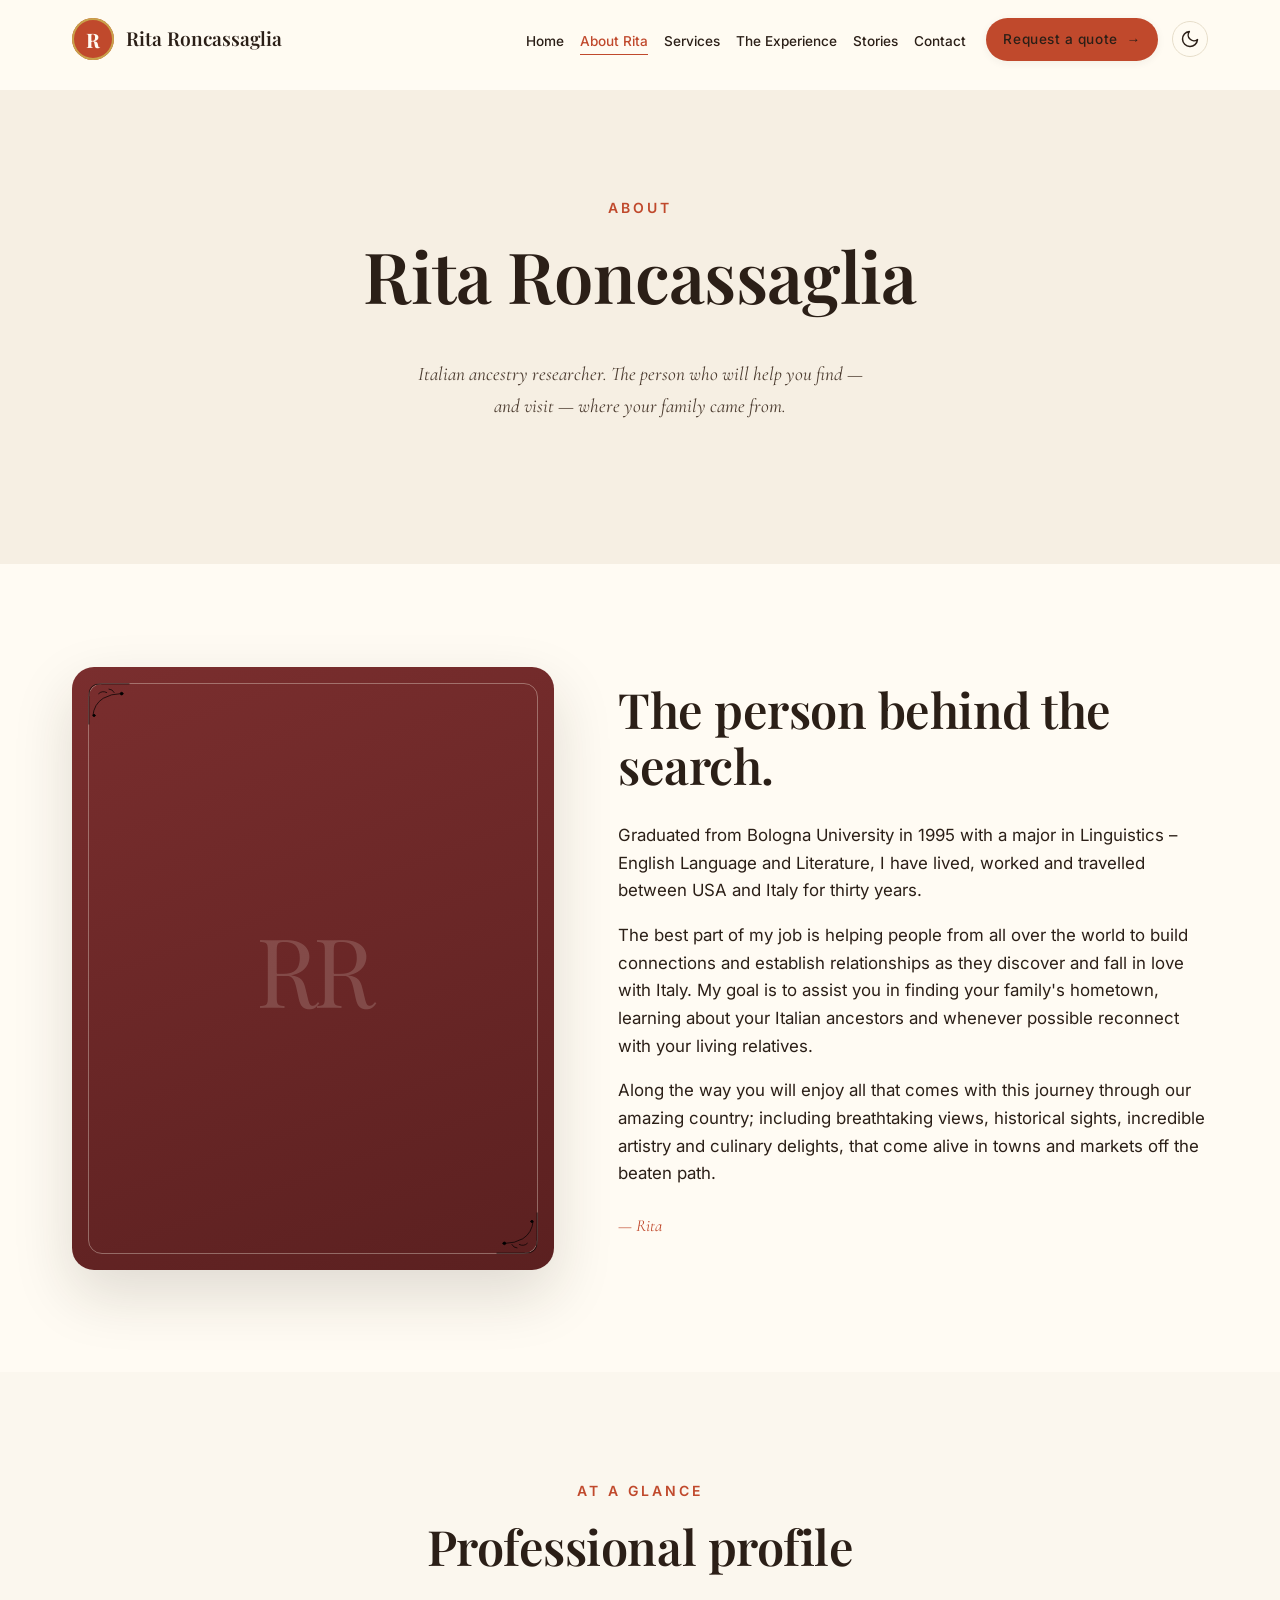
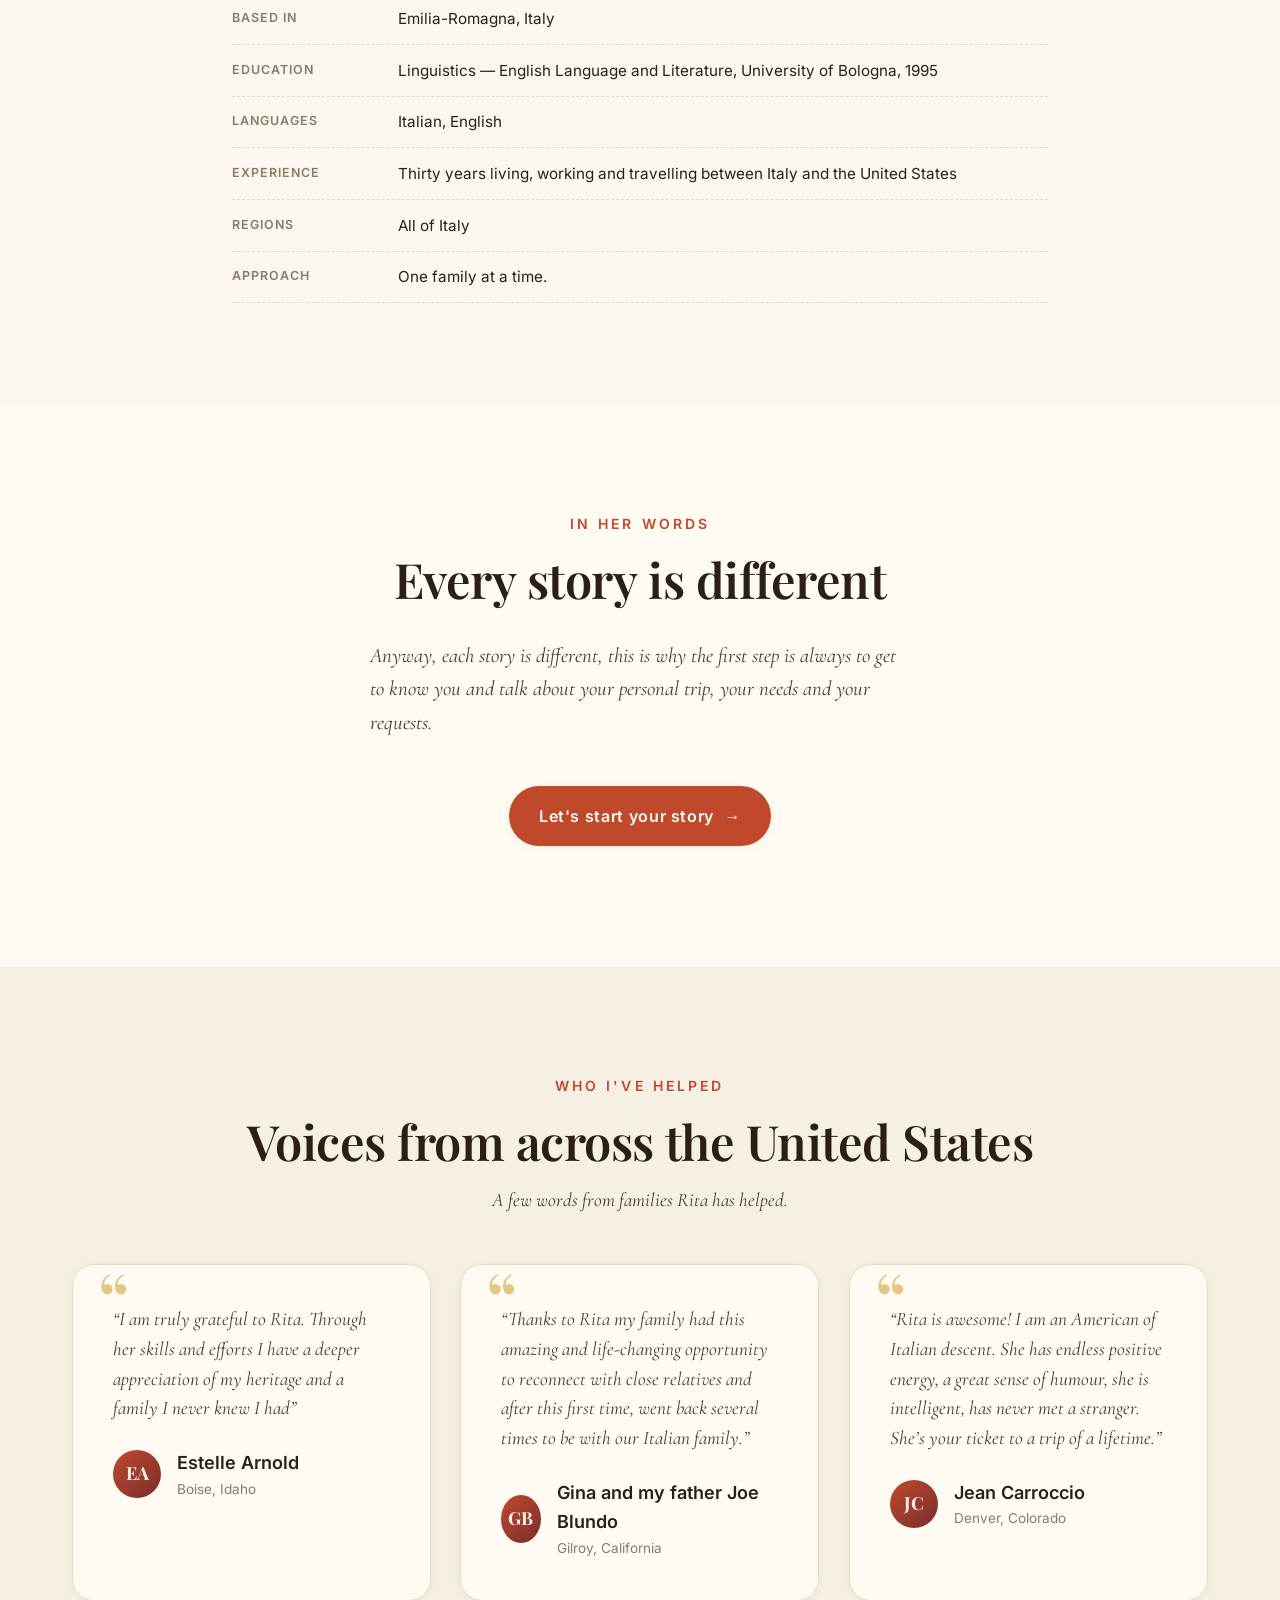
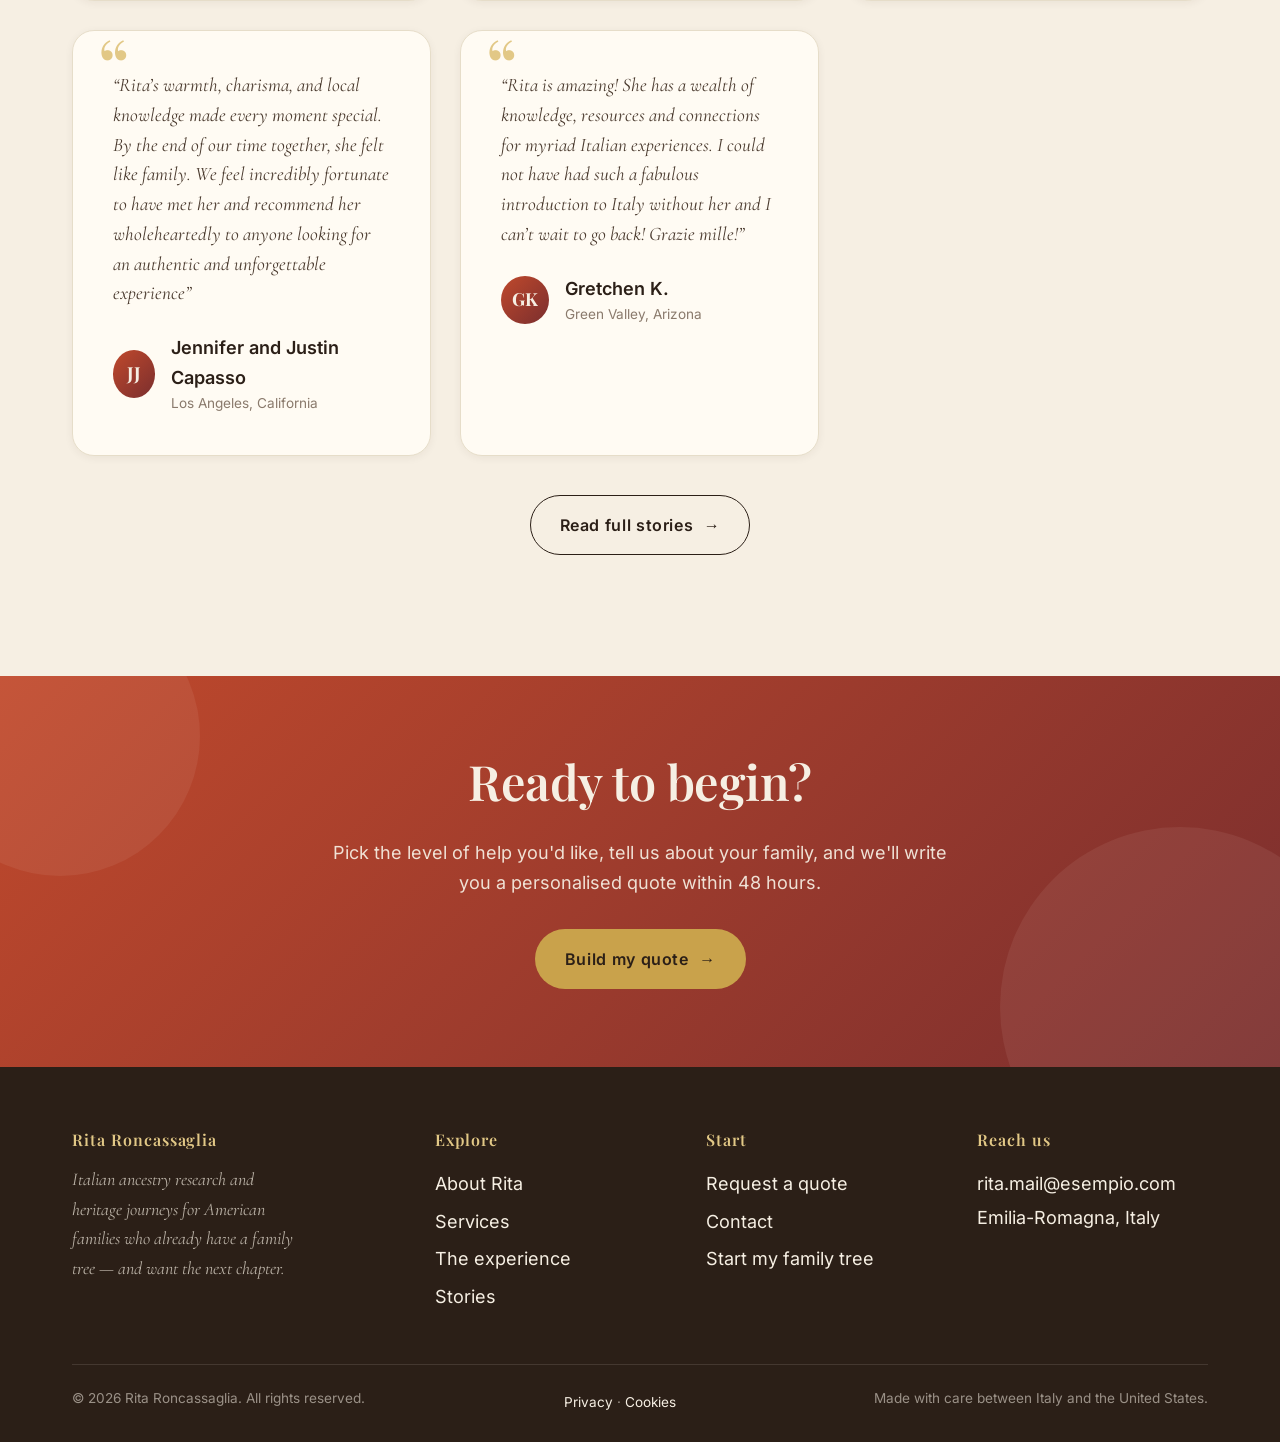
==== about.html @ 7b9db57c "Rita Roncassaglia — Italian ancestry & heritage journeys Static showcase site: HTML, CSS and vanilla" ====
<!DOCTYPE html>
<html lang="en">
<head>
  <meta charset="UTF-8" />
  <meta name="viewport" content="width=device-width, initial-scale=1.0" />
  <meta name="color-scheme" content="light dark" />
  <script>
    (function(){
      function apply(){
        try{
          if(localStorage.getItem("rr_theme")==="dark"){
            document.documentElement.setAttribute("data-theme","dark");
          }else{
            document.documentElement.removeAttribute("data-theme");
          }
        }catch(e){}
      }
      apply();
      window.addEventListener("pageshow", function(e){ if(e.persisted) apply(); });
    })();
  </script>
  <title>About Rita — Italian Ancestry Research</title>
  <meta name="description" content="Meet Rita Roncassaglia: Italian researcher, parish-record specialist, and personal assistant for American families looking for their Italian origins." />
  <link rel="icon" href="assets/img/favicon.svg" type="image/svg+xml" />
  <link rel="apple-touch-icon" href="assets/img/favicon.svg" />
  <meta property="og:type" content="website" />
  <meta property="og:title" content="About Rita — Italian Ancestry Research" />
  <meta property="og:description" content="Meet Rita Roncassaglia: Italian researcher, parish-record specialist, and personal assistant for American families looking for their Italian origins." />
  <meta property="og:image" content="https://rikybasket33.github.io/sito-rita/assets/img/og-card.png" />
  <meta property="og:locale" content="en_US" />
  <meta name="twitter:card" content="summary_large_image" />
  <meta name="twitter:title" content="About Rita — Italian Ancestry Research" />
  <meta name="twitter:description" content="Meet Rita Roncassaglia: Italian researcher, parish-record specialist, and personal assistant for American families looking for their Italian origins." />
  <meta name="twitter:image" content="https://rikybasket33.github.io/sito-rita/assets/img/og-card.png" />

  <link rel="stylesheet" href="assets/css/fonts.css">
  <link rel="stylesheet" href="assets/css/main.css" />
  <link rel="stylesheet" href="assets/css/responsive.css" />
</head>
<body>

  <a class="skip-link" href="#main">Skip to content</a>

  <header class="nav">
    <div class="container nav__inner">
      <a href="index.html" class="brand">
        <span class="brand__mark">R</span>
        <span>
          <span class="brand__name" data-biz="name">Rita Roncassaglia</span>
          <span class="brand__tagline" data-biz="tagline">Italian Ancestry & Heritage Journeys</span>
        </span>
      </a>
      <nav class="nav__group">
        <ul class="nav__links">
          <li><a href="index.html">Home</a></li>
          <li><a href="about.html">About Rita</a></li>
          <li><a href="services.html">Services</a></li>
          <li><a href="experience.html">The Experience</a></li>
          <li><a href="testimonials.html">Stories</a></li>
          <li><a href="contact.html">Contact</a></li>
          <li class="nav__cta"><a class="btn btn--primary" href="quote.html"><span>Request a quote</span> <span class="arrow">→</span></a></li>
        </ul>
        <button class="theme-toggle" type="button" aria-label="Switch to dark mode" aria-pressed="false">
          <svg class="icon-moon" viewBox="0 0 24 24" fill="none" stroke="currentColor" stroke-width="1.8" stroke-linecap="round" stroke-linejoin="round" aria-hidden="true">
            <path d="M21 12.79A9 9 0 1 1 11.21 3 7 7 0 0 0 21 12.79z"/>
          </svg>
          <svg class="icon-sun" viewBox="0 0 24 24" fill="none" stroke="currentColor" stroke-width="1.8" stroke-linecap="round" stroke-linejoin="round" aria-hidden="true">
            <circle cx="12" cy="12" r="4"/>
            <path d="M12 2v2M12 20v2M4.93 4.93l1.41 1.41M17.66 17.66l1.41 1.41M2 12h2M20 12h2M4.93 19.07l1.41-1.41M17.66 6.34l1.41-1.41"/>
          </svg>
        </button>
        <button class="nav__toggle" aria-label="Menu" aria-expanded="false">
          <span></span><span></span><span></span>
        </button>
      </nav>
    </div>
  </header>

  <main class="page" id="main">

    <!-- ===================== HEADER ===================== -->
    <section class="section section--cream-deep">
      <div class="container container--narrow" style="text-align:center;">
        <span class="eyebrow eyebrow--center reveal">About</span>
        <h1 class="reveal">Rita Roncassaglia</h1>
        <p class="section-subtitle reveal" style="margin-left:auto; margin-right:auto;">
          Italian ancestry researcher. The person who will help you find — and visit — where your family came from.
        </p>
      </div>
    </section>

    <!-- ===================== PROFILE ===================== -->
    <section class="section">
      <div class="container">
        <div class="profile">
          <div class="profile__media reveal reveal--left">
            <div class="frame-ornament"></div>
            <object class="ornament" style="position:absolute; top:14px; left:14px; width:46px; color: var(--c-gold-soft);" data="assets/img/ornament-corner.svg" type="image/svg+xml" aria-hidden="true"></object>
            <object class="ornament" style="position:absolute; bottom:14px; right:14px; width:46px; color: var(--c-gold-soft); transform: rotate(180deg);" data="assets/img/ornament-corner.svg" type="image/svg+xml" aria-hidden="true"></object>
          </div>
          <div class="profile__body reveal reveal--right">
            <h2>The person behind the search.</h2>
            <p>
              Graduated from Bologna University in 1995 with a major in Linguistics – English Language
              and Literature, I have lived, worked and travelled between USA and Italy for thirty years.
            </p>
            <p>
              The best part of my job is helping people from all over the world to build connections and
              establish relationships as they discover and fall in love with Italy. My goal is to assist you
              in finding your family's hometown, learning about your Italian ancestors and whenever possible
              reconnect with your living relatives.
            </p>
            <p>
              Along the way you will enjoy all that comes with this journey through our amazing country;
              including breathtaking views, historical sights, incredible artistry and culinary delights,
              that come alive in towns and markets off the beaten path.
            </p>
            <p class="profile__signature">— Rita</p>
          </div>
        </div>
      </div>
    </section>

    <!-- ===================== FACTS ===================== -->
    <section class="section section--cream">
      <div class="container container--narrow">
        <div class="reveal" style="text-align:center;">
          <span class="eyebrow eyebrow--center">At a glance</span>
          <h2>Professional profile</h2>
        </div>
        <dl class="fact-list reveal" data-delay="150">
          <li><dt class="lbl">Based in</dt><dd data-biz="location">Italy</dd></li>
          <li><dt class="lbl">Education</dt><dd>Linguistics &mdash; English Language and Literature, University of Bologna, 1995</dd></li>
          <li><dt class="lbl">Languages</dt><dd>Italian, English</dd></li>
          <li><dt class="lbl">Experience</dt><dd>Thirty years living, working and travelling between Italy and the United States</dd></li>
          <li><dt class="lbl">Regions</dt><dd>All of Italy</dd></li>
          <li><dt class="lbl">Approach</dt><dd>One family at a time.</dd></li>
        </dl>
      </div>
    </section>

    <!-- ===================== HER WORDS ===================== -->
    <section class="section">
      <div class="container container--narrow">
        <div class="reveal" style="text-align:center;">
          <span class="eyebrow eyebrow--center">In her words</span>
          <h2>Every story is different</h2>
        </div>

        <div class="reveal" data-delay="150" style="font-family: var(--f-accent); font-size: 1.3rem; line-height: 1.6; color: var(--c-ink-soft); font-style: italic; max-width: 60ch; margin: 2rem auto;">
          <p>
            Anyway, each story is different, this is why the first step is always to get to know you
            and talk about your personal trip, your needs and your requests.
          </p>
        </div>
        <p style="text-align:center; margin-top: 3rem;" class="reveal">
          <a href="quote.html" class="btn btn--primary">Let's start your story <span class="arrow">→</span></a>
        </p>
      </div>
    </section>

    <!-- ===================== CREDIBILITY ===================== -->
    <section class="section section--cream-deep">
      <div class="container">
        <div style="text-align:center;">
          <span class="eyebrow eyebrow--center reveal">Who I've helped</span>
          <h2 class="section-title reveal">Voices from across the United States</h2>
          <p class="section-subtitle reveal" style="margin-left:auto; margin-right:auto;">
            A few words from families Rita has helped.
          </p>
        </div>

        <div class="testimonials-grid" style="margin-top: 3rem;">
          <article class="testimonial reveal">
            <p class="testimonial__body">&ldquo;I am truly grateful to Rita. Through her skills and efforts I have a deeper appreciation of my heritage and a family I never knew I had&rdquo;</p>
            <div class="testimonial__author">
              <div class="testimonial__avatar">EA</div>
              <div>
                <div class="testimonial__name">Estelle Arnold</div>
                <div class="testimonial__from">Boise, Idaho</div>
              </div>
            </div>
          </article>

          <article class="testimonial reveal" data-delay="80">
            <p class="testimonial__body">&ldquo;Thanks to Rita my family had this amazing and life-changing opportunity to reconnect with close relatives and after this first time, went back several times to be with our Italian family.&rdquo;</p>
            <div class="testimonial__author">
              <div class="testimonial__avatar">GB</div>
              <div>
                <div class="testimonial__name">Gina and my father Joe Blundo</div>
                <div class="testimonial__from">Gilroy, California</div>
              </div>
            </div>
          </article>

          <article class="testimonial reveal" data-delay="160">
            <p class="testimonial__body">&ldquo;Rita is awesome! I am an American of Italian descent. She has endless positive energy, a great sense of humour, she is intelligent, has never met a stranger. She&rsquo;s your ticket to a trip of a lifetime.&rdquo;</p>
            <div class="testimonial__author">
              <div class="testimonial__avatar">JC</div>
              <div>
                <div class="testimonial__name">Jean Carroccio</div>
                <div class="testimonial__from">Denver, Colorado</div>
              </div>
            </div>
          </article>

          <article class="testimonial reveal" data-delay="240">
            <p class="testimonial__body">&ldquo;Rita&rsquo;s warmth, charisma, and local knowledge made every moment special. By the end of our time together, she felt like family. We feel incredibly fortunate to have met her and recommend her wholeheartedly to anyone looking for an authentic and unforgettable experience&rdquo;</p>
            <div class="testimonial__author">
              <div class="testimonial__avatar">JJ</div>
              <div>
                <div class="testimonial__name">Jennifer and Justin Capasso</div>
                <div class="testimonial__from">Los Angeles, California</div>
              </div>
            </div>
          </article>

          <article class="testimonial reveal" data-delay="320">
            <p class="testimonial__body">&ldquo;Rita is amazing! She has a wealth of knowledge, resources and connections for myriad Italian experiences. I could not have had such a fabulous introduction to Italy without her and I can&rsquo;t wait to go back! Grazie mille!&rdquo;</p>
            <div class="testimonial__author">
              <div class="testimonial__avatar">GK</div>
              <div>
                <div class="testimonial__name">Gretchen K.</div>
                <div class="testimonial__from">Green Valley, Arizona</div>
              </div>
            </div>
          </article>
        </div>

        <p class="reveal" style="text-align:center; margin-top: 2.5rem;">
          <a href="testimonials.html" class="btn btn--ghost">Read full stories <span class="arrow">→</span></a>
        </p>
      </div>
    </section>

    <!-- CTA -->
    <section class="cta-strip">
      <div class="container">
        <h2 class="reveal">Ready to begin?</h2>
        <p class="reveal">
          Pick the level of help you'd like, tell us about your family, and we'll write you a personalised quote within 48 hours.
        </p>
        <a href="quote.html" class="btn btn--gold reveal">Build my quote <span class="arrow">→</span></a>
      </div>
    </section>

  </main>

  <footer class="footer">
    <div class="container">
      <div class="footer__grid">
        <div class="footer__brand">
          <h4 data-biz="name">Rita Roncassaglia</h4>
          <p>Italian ancestry research and heritage journeys for American families who already have a family tree — and want the next chapter.</p>
        </div>
        <div><h4>Explore</h4><ul>
          <li><a href="about.html">About Rita</a></li>
          <li><a href="services.html">Services</a></li>
          <li><a href="experience.html">The experience</a></li>
          <li><a href="testimonials.html">Stories</a></li>
        </ul></div>
        <div><h4>Start</h4><ul>
          <li><a href="quote.html">Request a quote</a></li>
          <li><a href="contact.html">Contact</a></li>
          <li><a href="contact.html#tree">Start my family tree</a></li>
        </ul></div>
        <div><h4>Reach us</h4><ul>
          <li><a href="#" data-biz="email">info@example.com</a></li>
          <li><span data-biz="location">Emilia-Romagna, Italy</span></li>
        </ul></div>
      </div>
      <div class="footer__bottom">
        <span>© <span data-biz="year">2026</span> Rita Roncassaglia. <span>All rights reserved.</span></span>
        <span><a href="privacy.html">Privacy</a> &middot; <a href="cookies.html">Cookies</a></span>
        <span>Made with care between Italy and the United States.</span>
      </div>
    </div>
  </footer>

  <script src="assets/js/config.js"></script>
  <script src="assets/js/main.js"></script>
</body>
</html>
---- assets/css/fonts.css ----
/* Font ospitati in proprio: nessuna chiamata a Google dal browser del visitatore (GDPR).
   Sottoinsiemi latin e latin-ext. File .woff2 in assets/fonts/. */
/* latin-ext */
@font-face {
  font-family: 'Cormorant Garamond';
  font-style: italic;
  font-weight: 400 700;
  font-display: swap;
  src: url(../fonts/cormorantgaramond-co3ZmX5slCNuHLi8bLeY9MK7whWMhyjYrEtGmSq17w.woff2) format('woff2');
  unicode-range: U+0100-02BA, U+02BD-02C5, U+02C7-02CC, U+02CE-02D7, U+02DD-02FF, U+0304, U+0308, U+0329, U+1D00-1DBF, U+1E00-1E9F, U+1EF2-1EFF, U+2020, U+20A0-20AB, U+20AD-20C0, U+2113, U+2C60-2C7F, U+A720-A7FF;
}
/* latin */
@font-face {
  font-family: 'Cormorant Garamond';
  font-style: italic;
  font-weight: 400 700;
  font-display: swap;
  src: url(../fonts/cormorantgaramond-co3ZmX5slCNuHLi8bLeY9MK7whWMhyjYrEtImSo.woff2) format('woff2');
  unicode-range: U+0000-00FF, U+0131, U+0152-0153, U+02BB-02BC, U+02C6, U+02DA, U+02DC, U+0304, U+0308, U+0329, U+2000-206F, U+20AC, U+2122, U+2191, U+2193, U+2212, U+2215, U+FEFF, U+FFFD;
}
/* latin-ext */
@font-face {
  font-family: 'Cormorant Garamond';
  font-style: normal;
  font-weight: 400 700;
  font-display: swap;
  src: url(../fonts/cormorantgaramond-co3bmX5slCNuHLi8bLeY9MK7whWMhyjYp3tKgS4.woff2) format('woff2');
  unicode-range: U+0100-02BA, U+02BD-02C5, U+02C7-02CC, U+02CE-02D7, U+02DD-02FF, U+0304, U+0308, U+0329, U+1D00-1DBF, U+1E00-1E9F, U+1EF2-1EFF, U+2020, U+20A0-20AB, U+20AD-20C0, U+2113, U+2C60-2C7F, U+A720-A7FF;
}
/* latin */
@font-face {
  font-family: 'Cormorant Garamond';
  font-style: normal;
  font-weight: 400 700;
  font-display: swap;
  src: url(../fonts/cormorantgaramond-co3bmX5slCNuHLi8bLeY9MK7whWMhyjYqXtK.woff2) format('woff2');
  unicode-range: U+0000-00FF, U+0131, U+0152-0153, U+02BB-02BC, U+02C6, U+02DA, U+02DC, U+0304, U+0308, U+0329, U+2000-206F, U+20AC, U+2122, U+2191, U+2193, U+2212, U+2215, U+FEFF, U+FFFD;
}
/* latin-ext */
@font-face {
  font-family: 'Inter';
  font-style: normal;
  font-weight: 400;
  font-display: swap;
  src: url(../fonts/inter-UcC73FwrK3iLTeHuS_nVMrMxCp50SjIa25L7SUc.woff2) format('woff2');
  unicode-range: U+0100-02BA, U+02BD-02C5, U+02C7-02CC, U+02CE-02D7, U+02DD-02FF, U+0304, U+0308, U+0329, U+1D00-1DBF, U+1E00-1E9F, U+1EF2-1EFF, U+2020, U+20A0-20AB, U+20AD-20C0, U+2113, U+2C60-2C7F, U+A720-A7FF;
}
/* latin */
@font-face {
  font-family: 'Inter';
  font-style: normal;
  font-weight: 400;
  font-display: swap;
  src: url(../fonts/inter-UcC73FwrK3iLTeHuS_nVMrMxCp50SjIa1ZL7.woff2) format('woff2');
  unicode-range: U+0000-00FF, U+0131, U+0152-0153, U+02BB-02BC, U+02C6, U+02DA, U+02DC, U+0304, U+0308, U+0329, U+2000-206F, U+20AC, U+2122, U+2191, U+2193, U+2212, U+2215, U+FEFF, U+FFFD;
}
/* latin-ext */
@font-face {
  font-family: 'Inter';
  font-style: normal;
  font-weight: 500;
  font-display: swap;
  src: url(../fonts/inter-UcC73FwrK3iLTeHuS_nVMrMxCp50SjIa25L7SUc.woff2) format('woff2');
  unicode-range: U+0100-02BA, U+02BD-02C5, U+02C7-02CC, U+02CE-02D7, U+02DD-02FF, U+0304, U+0308, U+0329, U+1D00-1DBF, U+1E00-1E9F, U+1EF2-1EFF, U+2020, U+20A0-20AB, U+20AD-20C0, U+2113, U+2C60-2C7F, U+A720-A7FF;
}
/* latin */
@font-face {
  font-family: 'Inter';
  font-style: normal;
  font-weight: 500;
  font-display: swap;
  src: url(../fonts/inter-UcC73FwrK3iLTeHuS_nVMrMxCp50SjIa1ZL7.woff2) format('woff2');
  unicode-range: U+0000-00FF, U+0131, U+0152-0153, U+02BB-02BC, U+02C6, U+02DA, U+02DC, U+0304, U+0308, U+0329, U+2000-206F, U+20AC, U+2122, U+2191, U+2193, U+2212, U+2215, U+FEFF, U+FFFD;
}
/* latin-ext */
@font-face {
  font-family: 'Inter';
  font-style: normal;
  font-weight: 600;
  font-display: swap;
  src: url(../fonts/inter-UcC73FwrK3iLTeHuS_nVMrMxCp50SjIa25L7SUc.woff2) format('woff2');
  unicode-range: U+0100-02BA, U+02BD-02C5, U+02C7-02CC, U+02CE-02D7, U+02DD-02FF, U+0304, U+0308, U+0329, U+1D00-1DBF, U+1E00-1E9F, U+1EF2-1EFF, U+2020, U+20A0-20AB, U+20AD-20C0, U+2113, U+2C60-2C7F, U+A720-A7FF;
}
/* latin */
@font-face {
  font-family: 'Inter';
  font-style: normal;
  font-weight: 600;
  font-display: swap;
  src: url(../fonts/inter-UcC73FwrK3iLTeHuS_nVMrMxCp50SjIa1ZL7.woff2) format('woff2');
  unicode-range: U+0000-00FF, U+0131, U+0152-0153, U+02BB-02BC, U+02C6, U+02DA, U+02DC, U+0304, U+0308, U+0329, U+2000-206F, U+20AC, U+2122, U+2191, U+2193, U+2212, U+2215, U+FEFF, U+FFFD;
}
/* latin-ext */
@font-face {
  font-family: 'Inter';
  font-style: normal;
  font-weight: 700;
  font-display: swap;
  src: url(../fonts/inter-UcC73FwrK3iLTeHuS_nVMrMxCp50SjIa25L7SUc.woff2) format('woff2');
  unicode-range: U+0100-02BA, U+02BD-02C5, U+02C7-02CC, U+02CE-02D7, U+02DD-02FF, U+0304, U+0308, U+0329, U+1D00-1DBF, U+1E00-1E9F, U+1EF2-1EFF, U+2020, U+20A0-20AB, U+20AD-20C0, U+2113, U+2C60-2C7F, U+A720-A7FF;
}
/* latin */
@font-face {
  font-family: 'Inter';
  font-style: normal;
  font-weight: 700;
  font-display: swap;
  src: url(../fonts/inter-UcC73FwrK3iLTeHuS_nVMrMxCp50SjIa1ZL7.woff2) format('woff2');
  unicode-range: U+0000-00FF, U+0131, U+0152-0153, U+02BB-02BC, U+02C6, U+02DA, U+02DC, U+0304, U+0308, U+0329, U+2000-206F, U+20AC, U+2122, U+2191, U+2193, U+2212, U+2215, U+FEFF, U+FFFD;
}
/* latin-ext */
@font-face {
  font-family: 'Playfair Display';
  font-style: italic;
  font-weight: 400 700;
  font-display: swap;
  src: url(../fonts/playfairdisplay-nuFkD-vYSZviVYUb_rj3ij__anPXDTnojEk72xU.woff2) format('woff2');
  unicode-range: U+0100-02BA, U+02BD-02C5, U+02C7-02CC, U+02CE-02D7, U+02DD-02FF, U+0304, U+0308, U+0329, U+1D00-1DBF, U+1E00-1E9F, U+1EF2-1EFF, U+2020, U+20A0-20AB, U+20AD-20C0, U+2113, U+2C60-2C7F, U+A720-A7FF;
}
/* latin */
@font-face {
  font-family: 'Playfair Display';
  font-style: italic;
  font-weight: 400 700;
  font-display: swap;
  src: url(../fonts/playfairdisplay-nuFkD-vYSZviVYUb_rj3ij__anPXDTnogkk7.woff2) format('woff2');
  unicode-range: U+0000-00FF, U+0131, U+0152-0153, U+02BB-02BC, U+02C6, U+02DA, U+02DC, U+0304, U+0308, U+0329, U+2000-206F, U+20AC, U+2122, U+2191, U+2193, U+2212, U+2215, U+FEFF, U+FFFD;
}
/* latin-ext */
@font-face {
  font-family: 'Playfair Display';
  font-style: normal;
  font-weight: 400 700;
  font-display: swap;
  src: url(../fonts/playfairdisplay-nuFiD-vYSZviVYUb_rj3ij__anPXDTLYgFE_.woff2) format('woff2');
  unicode-range: U+0100-02BA, U+02BD-02C5, U+02C7-02CC, U+02CE-02D7, U+02DD-02FF, U+0304, U+0308, U+0329, U+1D00-1DBF, U+1E00-1E9F, U+1EF2-1EFF, U+2020, U+20A0-20AB, U+20AD-20C0, U+2113, U+2C60-2C7F, U+A720-A7FF;
}
/* latin */
@font-face {
  font-family: 'Playfair Display';
  font-style: normal;
  font-weight: 400 700;
  font-display: swap;
  src: url(../fonts/playfairdisplay-nuFiD-vYSZviVYUb_rj3ij__anPXDTzYgA.woff2) format('woff2');
  unicode-range: U+0000-00FF, U+0131, U+0152-0153, U+02BB-02BC, U+02C6, U+02DA, U+02DC, U+0304, U+0308, U+0329, U+2000-206F, U+20AC, U+2122, U+2191, U+2193, U+2212, U+2215, U+FEFF, U+FFFD;
}
---- assets/css/main.css ----
/* =============================================================
   ROOT TOKENS — Tuscan / Italian heritage palette
   ============================================================= */
:root {
  /* Colors */
  --c-terracotta: #C0492C;
  --c-terracotta-deep: #9A3A23;
  --c-cream: #F6EFE3;
  --c-cream-soft: #FBF7EE;
  --c-ivory: #FFFBF3;
  --c-olive: #6E7F4F;
  --c-olive-deep: #54623C;
  --c-wine: #7A2E2E;
  --c-wine-deep: #5B2020;
  --c-gold: #C9A24B;
  --c-gold-soft: #E2C886;
  --c-ink: #2B1F17;
  --c-ink-soft: #4A3A2E;
  --c-muted: #8A7A6C;
  --c-line: #E6DDC9;

  /* Typography */
  --f-display: "Playfair Display", "Cormorant Garamond", Georgia, serif;
  --f-accent: "Cormorant Garamond", Georgia, serif;
  --f-body: "Inter", "Helvetica Neue", Arial, sans-serif;

  /* Sizing — generous for older readers */
  --fs-xxxl: clamp(2.6rem, 5.5vw, 4.6rem);
  --fs-xxl:  clamp(2rem, 3.8vw, 3.2rem);
  --fs-xl:   clamp(1.5rem, 2.4vw, 2.1rem);
  --fs-l:    clamp(1.2rem, 1.5vw, 1.4rem);
  --fs-m:    1.125rem;
  --fs-s:    1rem;
  --fs-xs:   0.875rem;

  /* Layout */
  --container: 1200px;
  --container-narrow: 880px;
  --radius-s: 6px;
  --radius-m: 12px;
  --radius-l: 22px;

  /* Shadows — soft and warm, never harsh */
  --shadow-s: 0 2px 8px rgba(43, 31, 23, 0.06);
  --shadow-m: 0 10px 30px rgba(43, 31, 23, 0.10);
  --shadow-l: 0 24px 60px rgba(43, 31, 23, 0.15);

  /* Motion */
  --ease: cubic-bezier(0.22, 0.61, 0.36, 1);
  --t-fast: 180ms;
  --t-med: 380ms;
  --t-slow: 720ms;
}

/* =============================================================
   RESET / BASE
   ============================================================= */
*, *::before, *::after { box-sizing: border-box; }

html {
  scroll-behavior: smooth;
  /* La barra in alto e' fissa: senza questo, saltando a un
     ancoraggio (#driving, #journey, #tree...) il titolo finisce sotto. */
  scroll-padding-top: 6rem;
}

body {
  margin: 0;
  font-family: var(--f-body);
  font-size: var(--fs-m);
  line-height: 1.65;
  color: var(--c-ink);
  background: var(--c-ivory);
  -webkit-font-smoothing: antialiased;
  text-rendering: optimizeLegibility;
}

img, svg { max-width: 100%; display: block; }

h1, h2, h3, h4 {
  font-family: var(--f-display);
  font-weight: 600;
  color: var(--c-ink);
  line-height: 1.15;
  letter-spacing: -0.01em;
  margin: 0 0 0.6em;
}

h1 { font-size: var(--fs-xxxl); }
h2 { font-size: var(--fs-xxl); }
h3 { font-size: var(--fs-xl); }
h4 { font-size: var(--fs-l); }

p { margin: 0 0 1em; }

a {
  color: var(--c-wine);
  text-decoration: none;
  transition: color var(--t-fast) var(--ease);
}
a:hover { color: var(--c-terracotta); }

::selection { background: var(--c-gold-soft); color: var(--c-ink); }

/* =============================================================
   LAYOUT HELPERS
   ============================================================= */
.container {
  width: 100%;
  max-width: var(--container);
  margin: 0 auto;
  padding: 0 clamp(1rem, 3vw, 2rem);
}
.container--narrow { max-width: var(--container-narrow); }

.section {
  padding: clamp(4rem, 8vw, 7rem) 0;
  position: relative;
}
.section--tight { padding: clamp(2.5rem, 5vw, 4rem) 0; }
.section--cream { background: var(--c-cream-soft); }
.section--cream-deep { background: var(--c-cream); }
.section--dark {
  background: var(--c-ink);
  color: var(--c-cream);
}
.section--dark h1, .section--dark h2, .section--dark h3, .section--dark h4 { color: var(--c-cream); }
.section--dark a { color: var(--c-gold-soft); }

.eyebrow {
  display: inline-block;
  font-family: var(--f-body);
  font-size: var(--fs-xs);
  text-transform: uppercase;
  letter-spacing: 0.22em;
  color: var(--c-terracotta);
  font-weight: 600;
  margin-bottom: 1rem;
  position: relative;
  padding-left: 2.4rem;
}
.eyebrow::before {
  content: "";
  position: absolute;
  left: 0; top: 50%;
  width: 1.8rem; height: 1px;
  background: var(--c-terracotta);
  transform: translateY(-50%);
}
.section--dark .eyebrow { color: var(--c-gold-soft); }
.section--dark .eyebrow::before { background: var(--c-gold-soft); }

.section-title {
  margin-bottom: 1rem;
}
.section-subtitle {
  font-family: var(--f-accent);
  font-size: var(--fs-l);
  color: var(--c-ink-soft);
  font-style: italic;
  max-width: 56ch;
  margin-bottom: 2.5rem;
}
.section--dark .section-subtitle { color: var(--c-cream); opacity: 0.85; }

/* =============================================================
   BUTTONS
   ============================================================= */
.btn {
  display: inline-flex;
  align-items: center;
  gap: 0.65em;
  font-family: var(--f-body);
  font-size: var(--fs-s);
  font-weight: 600;
  letter-spacing: 0.04em;
  padding: 1rem 1.8rem;
  border-radius: 999px;
  border: 1px solid transparent;
  cursor: pointer;
  text-decoration: none;
  transition: transform var(--t-fast) var(--ease),
              background var(--t-med) var(--ease),
              color var(--t-med) var(--ease),
              box-shadow var(--t-med) var(--ease);
  white-space: nowrap;
}
.btn:hover { transform: translateY(-2px); }
.btn:active { transform: translateY(0); }

.btn--primary {
  background: var(--c-terracotta);
  color: var(--c-ivory);
  box-shadow: var(--shadow-s);
}
.btn--primary:hover {
  background: var(--c-terracotta-deep);
  color: var(--c-ivory);
  box-shadow: var(--shadow-m);
}

.btn--ghost {
  background: transparent;
  color: var(--c-ink);
  border-color: var(--c-ink);
}
.btn--ghost:hover {
  background: var(--c-ink);
  color: var(--c-ivory);
}
.section--dark .btn--ghost {
  color: var(--c-cream);
  border-color: var(--c-cream);
}
.section--dark .btn--ghost:hover {
  background: var(--c-cream);
  color: var(--c-ink);
}

.btn--gold {
  background: var(--c-gold);
  color: var(--c-ink);
}
.btn--gold:hover { background: var(--c-gold-soft); }

.btn .arrow {
  display: inline-block;
  transition: transform var(--t-med) var(--ease);
}
.btn:hover .arrow { transform: translateX(4px); }

/* =============================================================
   NAVIGATION
   ============================================================= */
.nav {
  position: fixed;
  top: 0; left: 0; right: 0;
  z-index: 100;
  padding: 1.1rem 0;
  background: rgba(255, 251, 243, 0.85);
  backdrop-filter: saturate(140%) blur(14px);
  -webkit-backdrop-filter: saturate(140%) blur(14px);
  border-bottom: 1px solid transparent;
  transition: padding var(--t-med) var(--ease),
              background var(--t-med) var(--ease),
              border-color var(--t-med) var(--ease);
}
.nav--scrolled {
  padding: 0.7rem 0;
  border-bottom-color: var(--c-line);
  box-shadow: var(--shadow-s);
}

.nav__inner {
  display: flex;
  align-items: center;
  justify-content: space-between;
  gap: 2rem;
}

.brand {
  display: flex;
  align-items: center;
  gap: 0.75rem;
  text-decoration: none;
  color: var(--c-ink);
}
.brand__mark {
  width: 42px; height: 42px;
  border-radius: 50%;
  background: var(--c-terracotta);
  display: grid; place-items: center;
  color: var(--c-ivory);
  font-family: var(--f-display);
  font-weight: 700;
  font-size: 1.25rem;
  letter-spacing: -0.02em;
  box-shadow: inset 0 0 0 2px var(--c-gold);
}
.brand__name {
  font-family: var(--f-display);
  font-size: 1.2rem;
  font-weight: 600;
  line-height: 1.05;
}
.brand__tagline {
  display: block;
  font-family: var(--f-body);
  font-size: 0.72rem;
  letter-spacing: 0.18em;
  text-transform: uppercase;
  color: var(--c-muted);
  font-weight: 500;
  margin-top: 2px;
}

.nav__links {
  display: flex;
  align-items: center;
  gap: 2rem;
  list-style: none;
  padding: 0; margin: 0;
}
.nav__links a {
  color: var(--c-ink);
  font-weight: 500;
  font-size: 0.95rem;
  position: relative;
  padding: 0.3rem 0;
}
.nav__links a::after {
  content: "";
  position: absolute;
  left: 0; bottom: -2px;
  height: 1px; width: 0;
  background: var(--c-terracotta);
  transition: width var(--t-med) var(--ease);
}
.nav__links a:hover { color: var(--c-terracotta); }
.nav__links a:hover::after,
.nav__links a.is-active::after { width: 100%; }
.nav__links a.is-active { color: var(--c-terracotta); }

.nav__cta { margin-left: 0.5rem; }

.nav__group {
  display: flex;
  align-items: center;
  gap: 0.5rem;
}

.nav__toggle {
  display: none;
  background: none;
  border: 0;
  width: 44px; height: 44px;
  cursor: pointer;
  padding: 0;
}
.nav__toggle span {
  display: block;
  width: 24px; height: 2px;
  background: var(--c-ink);
  margin: 5px auto;
  transition: transform var(--t-med) var(--ease), opacity var(--t-fast) var(--ease);
}
.nav--open .nav__toggle span:nth-child(1) { transform: translateY(7px) rotate(45deg); }
.nav--open .nav__toggle span:nth-child(2) { opacity: 0; }
.nav--open .nav__toggle span:nth-child(3) { transform: translateY(-7px) rotate(-45deg); }

/* Pushes content below the fixed nav */
.page { padding-top: 90px; }

/* =============================================================
   HERO
   ============================================================= */
.hero {
  position: relative;
  min-height: calc(100vh - 90px);
  display: flex;
  align-items: center;
  overflow: hidden;
  background:
    radial-gradient(ellipse at 80% 20%, rgba(201, 162, 75, 0.18), transparent 60%),
    radial-gradient(ellipse at 10% 80%, rgba(192, 73, 44, 0.12), transparent 60%),
    linear-gradient(180deg, var(--c-ivory) 0%, var(--c-cream) 100%);
}

.hero__bg {
  position: absolute;
  inset: 0;
  pointer-events: none;
  z-index: 0;
}
.hero__bg svg,
.hero__bg img { width: 100%; height: 100%; object-fit: cover; }

.hero__inner {
  position: relative;
  z-index: 2;
  display: grid;
  grid-template-columns: 1.1fr 0.9fr;
  gap: clamp(2rem, 5vw, 5rem);
  align-items: center;
  padding: clamp(3rem, 6vw, 5rem) 0;
}

.hero__title {
  font-size: clamp(2.8rem, 6.5vw, 5.4rem);
  line-height: 1.02;
  margin-bottom: 1.4rem;
}
.hero__title .italic {
  font-family: var(--f-accent);
  font-style: italic;
  font-weight: 500;
  color: var(--c-terracotta);
}
.hero__title .underline {
  position: relative;
  white-space: nowrap;
}
.hero__title .underline::after {
  content: "";
  position: absolute;
  left: 0; right: 0; bottom: -0.08em;
  height: 0.18em;
  background: var(--c-gold);
  opacity: 0.45;
  border-radius: 4px;
  transform-origin: left;
  animation: underline-grow 1.4s var(--ease) 1s both;
}
@keyframes underline-grow {
  from { transform: scaleX(0); }
  to   { transform: scaleX(1); }
}

.hero__lead {
  font-family: var(--f-accent);
  font-size: clamp(1.2rem, 1.7vw, 1.5rem);
  color: var(--c-ink-soft);
  font-style: italic;
  max-width: 32ch;
  margin-bottom: 2rem;
}

.hero__ctas {
  display: flex;
  flex-wrap: wrap;
  gap: 1rem;
  margin-bottom: 2.5rem;
}

.hero__stats {
  display: flex;
  gap: clamp(1.5rem, 3vw, 3rem);
  margin-top: 1rem;
  flex-wrap: wrap;
}
.stat__num {
  font-family: var(--f-display);
  font-size: 2.2rem;
  color: var(--c-terracotta);
  line-height: 1;
  font-weight: 600;
}
.stat__lab {
  font-size: 0.82rem;
  text-transform: uppercase;
  letter-spacing: 0.15em;
  color: var(--c-muted);
  margin-top: 0.4rem;
}

/* Hero portrait card */
.hero__visual {
  position: relative;
  aspect-ratio: 4/5;
  border-radius: var(--radius-l);
  overflow: hidden;
  box-shadow: var(--shadow-l);
  background:
    linear-gradient(180deg, rgba(43, 31, 23, 0) 40%, rgba(43, 31, 23, 0.55) 100%),
    linear-gradient(135deg, var(--c-olive) 0%, var(--c-olive-deep) 100%);
}
.hero__visual::before {
  content: "";
  position: absolute; inset: 0;
  background:
    radial-gradient(circle at 30% 30%, rgba(255, 251, 243, 0.20), transparent 50%),
    repeating-linear-gradient(45deg, rgba(255, 251, 243, 0.04) 0 2px, transparent 2px 8px);
}
.hero__visual-caption {
  position: absolute;
  left: 1.5rem; right: 1.5rem; bottom: 1.5rem;
  color: var(--c-cream);
  font-family: var(--f-accent);
  font-style: italic;
  font-size: 1.15rem;
  z-index: 2;
  line-height: 1.3;
}
.hero__visual-caption strong {
  display: block;
  font-family: var(--f-display);
  font-style: normal;
  font-size: 1.4rem;
  margin-bottom: 0.3rem;
  color: var(--c-cream);
}

/* Floating ornaments on the hero portrait */
.hero__visual .ornament {
  position: absolute;
  z-index: 1;
  opacity: 0.55;
}
.hero__visual .ornament--top    { top: 1.2rem; left: 1.2rem; width: 56px; }
.hero__visual .ornament--bottom { bottom: 5rem; right: 1.2rem; width: 64px; }

/* Scroll cue */
.scroll-cue {
  position: absolute;
  left: 50%; bottom: 1.8rem;
  transform: translateX(-50%);
  display: flex;
  flex-direction: column;
  align-items: center;
  gap: 0.5rem;
  font-size: 0.75rem;
  text-transform: uppercase;
  letter-spacing: 0.25em;
  color: var(--c-muted);
  z-index: 3;
}
.scroll-cue::after {
  content: "";
  width: 1px; height: 36px;
  background: linear-gradient(180deg, var(--c-muted), transparent);
  animation: cue-pulse 2s ease-in-out infinite;
}
@keyframes cue-pulse {
  0%, 100% { opacity: 0.4; transform: scaleY(0.8); }
  50%      { opacity: 1; transform: scaleY(1.1); }
}

/* =============================================================
   FEATURE / STORY GRID
   ============================================================= */
.feature-grid {
  display: grid;
  grid-template-columns: repeat(auto-fit, minmax(260px, 1fr));
  gap: 1.8rem;
}
.feature {
  background: var(--c-ivory);
  border: 1px solid var(--c-line);
  border-radius: var(--radius-m);
  padding: 2rem 1.8rem;
  transition: transform var(--t-med) var(--ease),
              box-shadow var(--t-med) var(--ease),
              border-color var(--t-med) var(--ease);
  position: relative;
  overflow: hidden;
}
.feature:hover {
  transform: translateY(-6px);
  box-shadow: var(--shadow-m);
  border-color: var(--c-gold-soft);
}
.feature__icon {
  width: 54px; height: 54px;
  border-radius: 50%;
  background: var(--c-cream);
  display: grid; place-items: center;
  margin-bottom: 1.4rem;
  color: var(--c-terracotta);
}
.feature__title {
  font-size: 1.35rem;
  margin-bottom: 0.5rem;
}
.feature__body {
  color: var(--c-ink-soft);
  font-size: 0.98rem;
  line-height: 1.6;
}

/* =============================================================
   PACKAGE CARDS
   ============================================================= */
.packages {
  display: grid;
  grid-template-columns: repeat(auto-fit, minmax(320px, 1fr));
  gap: 2rem;
}
.package {
  position: relative;
  background: var(--c-ivory);
  border-radius: var(--radius-l);
  padding: 2.5rem 2rem;
  border: 1px solid var(--c-line);
  display: flex;
  flex-direction: column;
  box-shadow: var(--shadow-s);
  transition: transform var(--t-med) var(--ease), box-shadow var(--t-med) var(--ease);
}
.package:hover {
  transform: translateY(-4px);
  box-shadow: var(--shadow-l);
}
.package--featured {
  background: linear-gradient(160deg, var(--c-cream-soft) 0%, var(--c-ivory) 100%);
  border-color: var(--c-gold);
}
.package__ribbon {
  position: absolute;
  top: 1.4rem; right: -0.6rem;
  background: var(--c-gold);
  color: var(--c-ink);
  font-size: 0.72rem;
  font-weight: 700;
  letter-spacing: 0.18em;
  text-transform: uppercase;
  padding: 0.4rem 0.9rem;
  border-radius: 4px 0 0 4px;
  box-shadow: var(--shadow-s);
}
.package__name {
  font-size: 1.7rem;
  margin-bottom: 0.4rem;
}
.package__sub {
  font-family: var(--f-accent);
  font-style: italic;
  color: var(--c-ink-soft);
  margin-bottom: 1.5rem;
}
.package__list {
  list-style: none;
  padding: 0; margin: 0 0 2rem;
  display: grid;
  gap: 0.7rem;
  flex-grow: 1;
}
.package__list li {
  position: relative;
  padding-left: 1.8rem;
  color: var(--c-ink-soft);
  font-size: 0.98rem;
}
.package__list li::before {
  content: "";
  position: absolute;
  left: 0; top: 0.55em;
  width: 10px; height: 10px;
  border: 2px solid var(--c-olive);
  border-top: 0; border-right: 0;
  transform: rotate(-45deg);
}
.package__note {
  font-size: 0.85rem;
  color: var(--c-muted);
  border-top: 1px dashed var(--c-line);
  padding-top: 1rem;
  margin-top: auto;
  margin-bottom: 1.4rem;
  font-style: italic;
}

/* =============================================================
   TESTIMONIALS
   ============================================================= */
.testimonial {
  background: var(--c-ivory);
  border-radius: var(--radius-l);
  padding: 2.5rem;
  border: 1px solid var(--c-line);
  position: relative;
  box-shadow: var(--shadow-s);
  transition: transform var(--t-med) var(--ease), box-shadow var(--t-med) var(--ease);
}
.testimonial:hover {
  transform: translateY(-4px);
  box-shadow: var(--shadow-m);
}
.testimonial::before {
  content: "\201C";
  position: absolute;
  top: -0.4rem; left: 1.5rem;
  font-family: var(--f-display);
  font-size: 5rem;
  color: var(--c-gold-soft);
  line-height: 1;
}
.testimonial__body {
  font-family: var(--f-accent);
  font-style: italic;
  font-size: 1.2rem;
  line-height: 1.55;
  color: var(--c-ink-soft);
  margin-bottom: 1.5rem;
}
.testimonial__author {
  display: flex;
  align-items: center;
  gap: 1rem;
}
.testimonial__avatar {
  width: 48px; height: 48px;
  border-radius: 50%;
  background: linear-gradient(135deg, var(--c-terracotta), var(--c-wine));
  color: var(--c-cream);
  display: grid; place-items: center;
  font-family: var(--f-display);
  font-weight: 700;
}
.testimonial__name {
  font-weight: 600;
  font-family: var(--f-body);
}
.testimonial__from {
  font-size: 0.85rem;
  color: var(--c-muted);
}

.testimonials-grid {
  display: grid;
  grid-template-columns: repeat(auto-fit, minmax(310px, 1fr));
  gap: 1.8rem;
}

/* =============================================================
   PROCESS STEPS
   ============================================================= */
.steps {
  counter-reset: step;
  display: grid;
  gap: 2rem;
}
.step {
  display: grid;
  grid-template-columns: auto 1fr;
  gap: 2rem;
  align-items: start;
  padding: 2rem 0;
  border-bottom: 1px solid var(--c-line);
  position: relative;
}
.step:last-child { border-bottom: 0; }
.step__num {
  counter-increment: step;
  font-family: var(--f-display);
  font-size: 4rem;
  line-height: 1;
  color: var(--c-terracotta);
  opacity: 0.85;
  position: relative;
}
.step__num::after {
  content: counter(step, decimal-leading-zero);
}
.step__title {
  font-size: 1.6rem;
  margin-bottom: 0.6rem;
}
.step__body {
  color: var(--c-ink-soft);
  max-width: 60ch;
}

/* =============================================================
   PROFILE BLOCK (About Rita)
   ============================================================= */
.profile {
  display: grid;
  grid-template-columns: 0.9fr 1.1fr;
  gap: clamp(2rem, 5vw, 5rem);
  align-items: center;
}
.profile__media {
  position: relative;
  width: 100%;          /* see media-frame note: prevents 0-width collapse
                           in a single-column (mobile) grid */
  aspect-ratio: 4/5;
  border-radius: var(--radius-l);
  overflow: hidden;
  box-shadow: var(--shadow-l);
  background:
    linear-gradient(160deg, var(--c-wine) 0%, var(--c-wine-deep) 100%);
}
.profile__media::after {
  content: "RR";
  position: absolute;
  inset: 0;
  display: grid; place-items: center;
  font-family: var(--f-display);
  font-size: 6rem;
  color: rgba(246, 239, 227, 0.18);
  letter-spacing: -0.05em;
}
.profile__media .frame-ornament {
  position: absolute;
  inset: 1rem;
  border: 1px solid rgba(246, 239, 227, 0.35);
  border-radius: calc(var(--radius-l) - 8px);
  pointer-events: none;
}

.profile__body p { font-size: 1.05rem; }
.profile__signature {
  font-family: var(--f-accent);
  font-style: italic;
  font-size: 1.6rem;
  color: var(--c-terracotta);
  margin-top: 1.5rem;
}

.fact-list {
  list-style: none;
  padding: 0; margin: 2rem 0 0;
  display: grid;
  gap: 0.8rem;
}
.fact-list li {
  display: grid;
  grid-template-columns: 110px 1fr;
  gap: 1rem;
  padding-bottom: 0.8rem;
  border-bottom: 1px dashed var(--c-line);
  font-size: 0.95rem;
}
.fact-list dt, .fact-list .lbl {
  font-weight: 600;
  letter-spacing: 0.08em;
  text-transform: uppercase;
  font-size: 0.78rem;
  color: var(--c-muted);
  padding-top: 2px;
}

/* =============================================================
   QUOTE CONFIGURATOR
   ============================================================= */
.configurator {
  display: grid;
  grid-template-columns: 1.3fr 0.9fr;
  gap: 2.5rem;
}
.configurator__form {
  background: var(--c-ivory);
  border: 1px solid var(--c-line);
  border-radius: var(--radius-l);
  padding: clamp(1.8rem, 3vw, 2.8rem);
  box-shadow: var(--shadow-s);
}
.configurator__summary {
  position: sticky;
  top: 100px;
  align-self: start;
  background: var(--c-ink);
  color: var(--c-cream);
  border-radius: var(--radius-l);
  padding: 2rem;
  box-shadow: var(--shadow-m);
}
.configurator__summary h3 { color: var(--c-cream); }
.configurator__summary .summary-list {
  list-style: none;
  padding: 0; margin: 1rem 0 1.5rem;
  display: grid;
  gap: 0.6rem;
}
.configurator__summary .summary-list li {
  display: flex;
  justify-content: space-between;
  gap: 1rem;
  padding-bottom: 0.6rem;
  border-bottom: 1px dashed rgba(246, 239, 227, 0.2);
  font-size: 0.95rem;
}
.configurator__summary .summary-list .lbl {
  color: var(--c-gold-soft);
  font-weight: 500;
}
.configurator__summary .summary-list .val {
  color: var(--c-cream);
  text-align: right;
  max-width: 60%;
}
.configurator__summary .empty {
  color: rgba(246, 239, 227, 0.55);
  font-style: italic;
}

/* Form pieces */
.field { margin-bottom: 1.6rem; }
.field > label {
  display: block;
  font-weight: 600;
  font-size: 0.95rem;
  margin-bottom: 0.5rem;
  letter-spacing: 0.02em;
}
.field > .hint {
  display: block;
  font-size: 0.85rem;
  color: var(--c-muted);
  margin-bottom: 0.6rem;
  font-style: italic;
}
.field input[type="text"],
.field input[type="email"],
.field input[type="tel"],
.field input[type="number"],
.field input[type="date"],
.field select,
.field textarea {
  width: 100%;
  font: inherit;
  padding: 0.85rem 1rem;
  background: var(--c-cream-soft);
  border: 1px solid var(--c-line);
  border-radius: var(--radius-s);
  color: var(--c-ink);
  transition: border-color var(--t-fast) var(--ease), background var(--t-fast) var(--ease);
}
.field input:focus,
.field select:focus,
.field textarea:focus {
  outline: none;
  border-color: var(--c-terracotta);
  background: var(--c-ivory);
  box-shadow: 0 0 0 3px rgba(192, 73, 44, 0.12);
}
.field textarea { resize: vertical; min-height: 120px; }

.field-grid {
  display: grid;
  grid-template-columns: 1fr 1fr;
  gap: 1rem;
}

/* Package choice tiles */
.choice-grid {
  display: grid;
  grid-template-columns: 1fr 1fr;
  gap: 1rem;
}
.choice {
  position: relative;
  display: block;
  padding: 1.2rem 1.3rem 1.2rem 3rem;
  border: 1px solid var(--c-line);
  border-radius: var(--radius-m);
  cursor: pointer;
  transition: border-color var(--t-fast) var(--ease), background var(--t-fast) var(--ease);
  background: var(--c-cream-soft);
}
.choice:hover { border-color: var(--c-terracotta); }
.choice input { position: absolute; opacity: 0; pointer-events: none; }
.choice__bullet {
  position: absolute;
  left: 1rem; top: 1.35rem;
  width: 18px; height: 18px;
  border-radius: 50%;
  border: 2px solid var(--c-muted);
  background: var(--c-ivory);
  transition: border-color var(--t-fast), background var(--t-fast);
}
.choice input:checked ~ .choice__bullet {
  border-color: var(--c-terracotta);
  background: var(--c-terracotta);
  box-shadow: inset 0 0 0 3px var(--c-ivory);
}
.choice input:checked ~ .choice__label,
.choice input:checked ~ .choice__desc { color: var(--c-ink); }
.choice:has(input:checked) {
  border-color: var(--c-terracotta);
  background: var(--c-ivory);
  box-shadow: 0 6px 18px rgba(192, 73, 44, 0.08);
}
.choice__label {
  display: block;
  font-weight: 600;
  font-size: 1.05rem;
  margin-bottom: 0.2rem;
}
.choice__desc {
  display: block;
  color: var(--c-ink-soft);
  font-size: 0.9rem;
}

/* Checkbox addon tiles */
.addon-grid {
  display: grid;
  grid-template-columns: repeat(auto-fit, minmax(220px, 1fr));
  gap: 0.9rem;
}
.addon {
  position: relative;
  display: flex;
  align-items: center;
  gap: 0.9rem;
  padding: 0.95rem 1rem;
  border: 1px solid var(--c-line);
  border-radius: var(--radius-m);
  cursor: pointer;
  background: var(--c-cream-soft);
  transition: border-color var(--t-fast), background var(--t-fast);
  font-size: 0.95rem;
}
.addon input { position: absolute; opacity: 0; pointer-events: none; }
.addon__box {
  flex: 0 0 22px;
  width: 22px; height: 22px;
  border-radius: 6px;
  border: 2px solid var(--c-muted);
  background: var(--c-ivory);
  display: grid; place-items: center;
  transition: all var(--t-fast);
}
.addon__box::after {
  content: "";
  width: 10px; height: 6px;
  border: 2px solid var(--c-ivory);
  border-top: 0; border-right: 0;
  transform: rotate(-45deg) scale(0);
  transition: transform var(--t-fast);
  margin-top: -2px;
}
.addon input:checked ~ .addon__box {
  background: var(--c-terracotta);
  border-color: var(--c-terracotta);
}
.addon input:checked ~ .addon__box::after { transform: rotate(-45deg) scale(1); }
.addon:has(input:checked) {
  border-color: var(--c-terracotta);
  background: var(--c-ivory);
}
.addon__name { font-weight: 600; }
.addon__hint {
  display: block;
  font-size: 0.82rem;
  color: var(--c-muted);
  margin-top: 0.1rem;
}

/* Step progress */
.steps-bar {
  display: flex;
  gap: 0.6rem;
  margin-bottom: 2rem;
}
.steps-bar__dot {
  flex: 1;
  height: 4px;
  border-radius: 2px;
  background: var(--c-line);
  position: relative;
  overflow: hidden;
}
.steps-bar__dot.is-active::after,
.steps-bar__dot.is-done::after {
  content: "";
  position: absolute; inset: 0;
  background: var(--c-terracotta);
  animation: bar-fill var(--t-med) var(--ease) both;
}
@keyframes bar-fill {
  from { transform: scaleX(0); transform-origin: left; }
  to   { transform: scaleX(1); transform-origin: left; }
}

.form-step { display: none; }
.form-step.is-active {
  display: block;
  animation: fade-up var(--t-med) var(--ease) both;
}

.form-nav {
  display: flex;
  justify-content: space-between;
  align-items: center;
  gap: 1rem;
  margin-top: 1.5rem;
}

/* =============================================================
   CTA STRIP
   ============================================================= */
.cta-strip {
  background: linear-gradient(135deg, var(--c-terracotta) 0%, var(--c-wine) 100%);
  color: var(--c-cream);
  padding: clamp(3rem, 6vw, 5rem) 0;
  text-align: center;
  position: relative;
  overflow: hidden;
}
.cta-strip h2 { color: var(--c-cream); }
.cta-strip p { color: rgba(246, 239, 227, 0.92); max-width: 56ch; margin: 0 auto 2rem; }
.cta-strip::before,
.cta-strip::after {
  content: "";
  position: absolute;
  width: 280px; height: 280px;
  border-radius: 50%;
  background: rgba(246, 239, 227, 0.07);
}
.cta-strip::before { top: -80px; left: -80px; }
.cta-strip::after  { bottom: -120px; right: -80px; width: 360px; height: 360px; }

/* =============================================================
   FOOTER
   ============================================================= */
.footer {
  background: var(--c-ink);
  color: var(--c-cream);
  padding: 4rem 0 1.5rem;
}
.footer__grid {
  display: grid;
  grid-template-columns: 1.4fr 1fr 1fr 1fr;
  gap: 2.5rem;
  margin-bottom: 3rem;
}
.footer h4 {
  color: var(--c-gold-soft);
  font-size: 1rem;
  letter-spacing: 0.06em;
  margin-bottom: 1rem;
}
.footer a {
  color: var(--c-cream);
  display: inline-block;
  padding: 0.25rem 0;
}
.footer a:hover { color: var(--c-gold-soft); }
.footer ul { list-style: none; padding: 0; margin: 0; }
.footer__brand p {
  font-family: var(--f-accent);
  font-style: italic;
  color: rgba(246, 239, 227, 0.7);
  max-width: 28ch;
}
.footer__bottom {
  border-top: 1px solid rgba(246, 239, 227, 0.12);
  padding-top: 1.4rem;
  display: flex;
  justify-content: space-between;
  flex-wrap: wrap;
  gap: 0.8rem;
  font-size: 0.85rem;
  color: rgba(246, 239, 227, 0.55);
}

/* =============================================================
   REVEAL / MICRO ANIMATIONS
   ============================================================= */
.reveal {
  opacity: 0;
  transform: translateY(28px);
  transition:
    opacity var(--t-slow) var(--ease),
    transform var(--t-slow) var(--ease);
  will-change: transform, opacity;
}
.reveal.is-visible {
  opacity: 1;
  transform: none;
}
.reveal.reveal--left  { transform: translateX(-28px); }
.reveal.reveal--right { transform: translateX(28px); }
.reveal.is-visible.reveal--left,
.reveal.is-visible.reveal--right { transform: none; }

.reveal[data-delay="100"] { transition-delay: 100ms; }
.reveal[data-delay="200"] { transition-delay: 200ms; }
.reveal[data-delay="300"] { transition-delay: 300ms; }
.reveal[data-delay="400"] { transition-delay: 400ms; }
.reveal[data-delay="500"] { transition-delay: 500ms; }
.reveal[data-delay="600"] { transition-delay: 600ms; }

@keyframes fade-up {
  from { opacity: 0; transform: translateY(16px); }
  to   { opacity: 1; transform: none; }
}

/* Word-by-word reveal used on the hero headline */
.word-reveal { display: inline-block; }
.word-reveal .word {
  display: inline-block;
  opacity: 0;
  transform: translateY(0.4em);
  animation: word-in 0.7s var(--ease) forwards;
}
@keyframes word-in {
  to { opacity: 1; transform: none; }
}

/* Soft float used for ornaments */
.float-soft {
  animation: float-soft 8s ease-in-out infinite;
}
@keyframes float-soft {
  0%, 100% { transform: translateY(0); }
  50%      { transform: translateY(-10px); }
}

/* =============================================================
   MISC
   ============================================================= */
.divider-leaf {
  display: flex;
  align-items: center;
  gap: 1rem;
  color: var(--c-gold);
  margin: 0 auto 2rem;
  width: fit-content;
}
.divider-leaf::before,
.divider-leaf::after {
  content: "";
  height: 1px;
  width: 80px;
  background: currentColor;
  opacity: 0.5;
}

.toast {
  position: fixed;
  bottom: 1.5rem; left: 50%;
  transform: translate(-50%, 80px);
  background: var(--c-ink);
  color: var(--c-cream);
  padding: 0.9rem 1.4rem;
  border-radius: 999px;
  box-shadow: var(--shadow-m);
  z-index: 200;
  transition: transform var(--t-med) var(--ease), opacity var(--t-med);
  opacity: 0;
  font-size: 0.95rem;
}
.toast.is-visible { transform: translate(-50%, 0); opacity: 1; }

/* Visually-hidden helper */
.sr-only {
  position: absolute !important;
  width: 1px; height: 1px;
  padding: 0; margin: -1px;
  overflow: hidden;
  clip: rect(0,0,0,0);
  white-space: nowrap; border: 0;
}

/* Reduced motion */
@media (prefers-reduced-motion: reduce) {
  *, *::before, *::after {
    animation-duration: 0.01ms !important;
    animation-iteration-count: 1 !important;
    transition-duration: 0.01ms !important;
    scroll-behavior: auto !important;
  }
  .reveal { opacity: 1; transform: none; }
}

/* =============================================================
   DARK MODE
   -------------------------------------------------------------
   Activated by [data-theme="dark"] on <html>. We re-map the
   semantic palette tokens so most existing rules just work, and
   add targeted overrides for elements that should remain visually
   "always-dark" (footer, dark hero strips, summary panel).
   ============================================================= */
:root {
  color-scheme: light;
  --c-bg-body: var(--c-ivory);
  --c-bg-elev: var(--c-cream-soft);
  --c-bg-deep: var(--c-cream);
  --c-bg-fixed-dark: #15110D;   /* always-dark surfaces */
  --c-text-fixed-light: var(--c-cream);
  --nav-bg-rgba: rgba(255, 251, 243, 0.85);
}

[data-theme="dark"] {
  color-scheme: dark;

  /* Re-map the semantic palette */
  --c-terracotta:      #E07355;
  --c-terracotta-deep: #C0492C;
  --c-cream:           #261D17;
  --c-cream-soft:      #1F1813;
  --c-ivory:           #1A140F;
  --c-olive:           #8FA66A;
  --c-olive-deep:      #6E7F4F;
  --c-wine:            #B8504F;
  --c-wine-deep:       #7A2E2E;
  --c-gold:            #D9B566;
  --c-gold-soft:       #E2C886;
  --c-ink:             #F4ECDB;
  --c-ink-soft:        #D2C6B0;
  --c-muted:           #998878;
  --c-line:            #38291F;

  --c-bg-body:         #14100C;
  --c-bg-elev:         #1F1813;
  --c-bg-deep:         #261D17;
  --c-bg-fixed-dark:   #0A0805;
  --c-text-fixed-light:#F4ECDB;
  --nav-bg-rgba:       rgba(20, 16, 12, 0.85);

  --shadow-s: 0 2px 8px rgba(0, 0, 0, 0.35);
  --shadow-m: 0 10px 30px rgba(0, 0, 0, 0.45);
  --shadow-l: 0 24px 60px rgba(0, 0, 0, 0.55);
}

/* Body background uses a dedicated token so dark mode keeps the
   "card vs page" contrast even though --c-ivory is also the card bg. */
body { background: var(--c-bg-body); }

/* Navigation glass uses a dedicated token */
.nav { background: var(--nav-bg-rgba); }

/* Hero gradient — readable on both themes */
[data-theme="dark"] .hero {
  background:
    radial-gradient(ellipse at 80% 20%, rgba(217, 181, 102, 0.10), transparent 60%),
    radial-gradient(ellipse at 10% 80%, rgba(224, 115, 85, 0.10), transparent 60%),
    linear-gradient(180deg, #14100C 0%, #1F1813 100%);
}

/* The "always-dark" elements should keep their dark personality
   even in dark mode — just deepen them so they still feel inset. */
[data-theme="dark"] .footer,
[data-theme="dark"] .section--dark {
  background: var(--c-bg-fixed-dark);
  color: var(--c-text-fixed-light);
}
[data-theme="dark"] .footer__bottom {
  border-top-color: rgba(244, 236, 219, 0.08);
}
[data-theme="dark"] .configurator__summary {
  background: var(--c-bg-fixed-dark);
}
[data-theme="dark"] .cta-strip {
  background: linear-gradient(135deg, #8A3320 0%, #4F1F1F 100%);
}

/* Mobile drawer needs an opaque dark bg in dark mode */
[data-theme="dark"] .nav__links {
  --drawer-bg: var(--c-bg-body);
}

/* Buttons: ghost button in dark mode needs a visible border */
[data-theme="dark"] .btn--ghost {
  color: var(--c-ink);
  border-color: var(--c-ink-soft);
}
[data-theme="dark"] .btn--ghost:hover {
  background: var(--c-ink);
  color: var(--c-bg-body);
}

/* Brand mark contrast in dark */
[data-theme="dark"] .brand__mark {
  box-shadow: inset 0 0 0 2px var(--c-gold-soft);
}

/* Form inputs in dark mode */
[data-theme="dark"] .field input[type="text"],
[data-theme="dark"] .field input[type="email"],
[data-theme="dark"] .field input[type="tel"],
[data-theme="dark"] .field input[type="number"],
[data-theme="dark"] .field input[type="date"],
[data-theme="dark"] .field select,
[data-theme="dark"] .field textarea {
  background: var(--c-bg-elev);
  color: var(--c-ink);
}
[data-theme="dark"] .field input:focus,
[data-theme="dark"] .field select:focus,
[data-theme="dark"] .field textarea:focus {
  background: var(--c-bg-deep);
  box-shadow: 0 0 0 3px rgba(224, 115, 85, 0.25);
}

/* Choice / addon tiles in dark */
[data-theme="dark"] .choice,
[data-theme="dark"] .addon {
  background: var(--c-bg-elev);
}
[data-theme="dark"] .choice:has(input:checked),
[data-theme="dark"] .addon:has(input:checked) {
  background: var(--c-bg-deep);
}

/* Hero portrait + profile media — gradients darken to stay readable */
[data-theme="dark"] .hero__visual {
  box-shadow: 0 24px 60px rgba(0, 0, 0, 0.6);
}

/* Quote result banners adapt to theme */
[data-theme="dark"] .result--ok {
  background: rgba(143, 166, 106, 0.12);
  color: #B8CC97;
  border-color: var(--c-olive);
}
[data-theme="dark"] .result--err {
  background: rgba(224, 115, 85, 0.12);
  color: #F0AB95;
  border-color: var(--c-terracotta);
}

/* Mobile drawer fill picks up dark token through CSS var */
@media (max-width: 720px) {
  .nav__links { background: var(--drawer-bg, var(--c-ivory)); }
}

/* =============================================================
   THEME TOGGLE (sun / moon icon in the navbar)
   ============================================================= */
.theme-toggle {
  --size: 40px;
  width: var(--size);
  height: var(--size);
  border-radius: 50%;
  border: 1px solid var(--c-line);
  background: transparent;
  color: var(--c-ink);
  display: inline-grid;
  place-items: center;
  cursor: pointer;
  position: relative;
  margin-left: 0.5rem;
  transition: background var(--t-fast) var(--ease),
              border-color var(--t-fast) var(--ease),
              color var(--t-fast) var(--ease),
              transform var(--t-fast) var(--ease);
  flex-shrink: 0;
}
.theme-toggle:hover {
  background: var(--c-cream-soft);
  border-color: var(--c-terracotta);
  color: var(--c-terracotta);
}
.theme-toggle:active { transform: scale(0.92); }
.theme-toggle:focus-visible {
  outline: 2px solid var(--c-terracotta);
  outline-offset: 2px;
}
.theme-toggle svg {
  width: 20px;
  height: 20px;
  transition: transform var(--t-med) var(--ease), opacity var(--t-fast);
}
.theme-toggle .icon-sun  { display: none; }
.theme-toggle .icon-moon { display: block; }
[data-theme="dark"] .theme-toggle .icon-sun  { display: block; }
[data-theme="dark"] .theme-toggle .icon-moon { display: none; }
[data-theme="dark"] .theme-toggle {
  color: var(--c-gold-soft);
  border-color: var(--c-line);
}
[data-theme="dark"] .theme-toggle:hover {
  background: var(--c-bg-elev);
  color: var(--c-gold);
  border-color: var(--c-gold);
}

/* =============================================================
   ENHANCEMENTS 2026 — added during the "+200%" upgrade
   -------------------------------------------------------------
   Skip link · language switch · photo-ready media frames ·
   filled hero · trust strip · booking · micro-interactions.
   ============================================================= */

/* ---------- Accessibility: skip-to-content ---------- */
.skip-link {
  position: absolute;
  left: 1rem;
  top: -120px;
  z-index: 300;
  background: var(--c-terracotta);
  color: var(--c-ivory);
  padding: 0.7rem 1.2rem;
  border-radius: 0 0 var(--radius-m) var(--radius-m);
  font-weight: 600;
  box-shadow: var(--shadow-m);
  transition: top var(--t-med) var(--ease);
}
.skip-link:focus {
  top: 0;
  color: var(--c-ivory);
  outline: 2px solid var(--c-gold-soft);
  outline-offset: 2px;
}

/* Make keyboard focus visible everywhere (was only on theme toggle) */
a:focus-visible,
button:focus-visible,
input:focus-visible,
select:focus-visible,
textarea:focus-visible,
.choice:focus-within,
.addon:focus-within {
  outline: 2px solid var(--c-terracotta);
  outline-offset: 2px;
  border-radius: 4px;
}

/* ---------- Header refinements — keep it on one tidy line ---------- */
.nav__inner { gap: 1.25rem; }
.brand { flex-shrink: 0; }
.brand__name { white-space: nowrap; }
.brand__tagline { white-space: nowrap; }
.nav__group { gap: 0.4rem; }
.nav__links { gap: 1.45rem; flex-wrap: nowrap; }
.nav__links a { white-space: nowrap; font-size: 0.92rem; }
.nav__cta { margin-left: 0.35rem; }
.nav__cta .btn { padding: 0.7rem 1.25rem; }
/* (Breakpoint tuning for the navbar lives in responsive.css so it wins
   the cascade deterministically — see "NAVBAR FIT" there.) */

/* ---------- Always-light text token for colored / dark surfaces ----------
   FIX: several elements used --c-cream for "light text on a dark/colored
   background". In dark mode --c-cream remaps to a DARK colour, so that text
   became dark-on-dark (invisible). --c-on-color stays light in both themes. */
:root            { --c-on-color: #F6EFE3; }
[data-theme="dark"] { --c-on-color: #F4ECDB; }

.cta-strip,
.cta-strip h2,
.cta-strip .eyebrow { color: var(--c-on-color); }
.cta-strip p { color: rgba(246, 239, 227, 0.92); }

.section--dark,
.section--dark h1, .section--dark h2, .section--dark h3, .section--dark h4 { color: var(--c-on-color); }
.section--dark .section-subtitle { color: var(--c-on-color); opacity: 0.9; }

.media-frame__caption,
.media-frame__caption strong,
.hero__visual-caption,
.hero__visual-caption strong { color: var(--c-on-color); }

.configurator__summary,
.configurator__summary h3 { color: var(--c-on-color); }
[data-theme="dark"] .configurator__summary .summary-list .val { color: var(--c-on-color); }

/* ---------- Photo-ready media frame ----------
   Holds an SVG illustration now, a real <img> later.
   Just swap the src — object-fit keeps it framed. */
.media-frame {
  position: relative;
  width: 100%;          /* fill the column — without this, a figure whose
                           children are all absolute + aspect-ratio collapses
                           to 0 width in a single-column (mobile) grid. */
  margin: 0;
  border-radius: var(--radius-l);
  overflow: hidden;
  box-shadow: var(--shadow-l);
  background: linear-gradient(160deg, var(--c-olive) 0%, var(--c-olive-deep) 100%);
  isolation: isolate;
}
.media-frame--portrait { aspect-ratio: 4 / 5; }
.media-frame--square   { aspect-ratio: 1 / 1; }
.media-frame--wine  { background: linear-gradient(160deg, var(--c-wine) 0%, var(--c-wine-deep) 100%); }
.media-frame--terra { background: linear-gradient(160deg, var(--c-terracotta) 0%, var(--c-wine-deep) 100%); }
.media-frame--sky   { background: linear-gradient(180deg, #EFC079 0%, #6E7F4F 100%); }

.media-frame__img {
  position: absolute;
  inset: 0;
  width: 100%;
  height: 100%;
  object-fit: cover;
  display: block;
  transition: transform var(--t-slow) var(--ease);
}
.media-frame:hover .media-frame__img { transform: scale(1.04); }

/* Inner hairline frame */
.media-frame__rule {
  position: absolute;
  inset: 14px;
  border: 1px solid rgba(246, 239, 227, 0.4);
  border-radius: calc(var(--radius-l) - 8px);
  pointer-events: none;
  z-index: 2;
}

/* Gold corner ornaments (inline SVG → currentColor works) */
.media-frame__corner {
  position: absolute;
  width: 46px;
  height: 46px;
  color: var(--c-gold-soft);
  z-index: 3;
  pointer-events: none;
}
.media-frame__corner svg { width: 100%; height: 100%; }
.media-frame__corner--tl { top: 12px; left: 12px; }
.media-frame__corner--br { bottom: 12px; right: 12px; transform: rotate(180deg); }

/* Caption overlay (works for hero + quote cards) */
.media-frame__caption {
  position: absolute;
  left: 1.5rem; right: 1.5rem; bottom: 1.4rem;
  z-index: 3;
  color: var(--c-on-color);
  font-family: var(--f-accent);
  font-style: italic;
  font-size: 1.12rem;
  line-height: 1.35;
  text-shadow: 0 1px 12px rgba(0, 0, 0, 0.45);
}
.media-frame__caption strong {
  display: block;
  font-family: var(--f-display);
  font-style: normal;
  font-size: 1.35rem;
  margin-bottom: 0.25rem;
  color: var(--c-on-color);
}
.media-frame::after {     /* bottom scrim so captions stay readable on any image */
  content: "";
  position: absolute;
  inset: 0;
  z-index: 1;
  background: linear-gradient(180deg, rgba(43, 31, 23, 0) 45%, rgba(43, 31, 23, 0.62) 100%);
  pointer-events: none;
}
.media-frame--no-scrim::after { display: none; }

/* "Photo coming" hint, shown only on frames flagged photo-ready */
.media-frame__badge {
  position: absolute;
  top: 12px; right: 12px;
  z-index: 4;
  font-family: var(--f-body);
  font-size: 0.66rem;
  font-weight: 600;
  letter-spacing: 0.14em;
  text-transform: uppercase;
  color: var(--c-ink);
  background: rgba(246, 239, 227, 0.92);
  border-radius: 999px;
  padding: 0.3rem 0.7rem;
  box-shadow: var(--shadow-s);
}

/* Hero visual reused as a filled media frame */
.hero__visual.media-frame { background: linear-gradient(180deg, #EFC079 0%, #6E7F4F 100%); }

/* ---------- Trust strip (under hero) ---------- */
.trust {
  background: var(--c-cream-soft);
  border-top: 1px solid var(--c-line);
  border-bottom: 1px solid var(--c-line);
}
.trust__inner {
  display: flex;
  flex-wrap: wrap;
  justify-content: center;
  gap: clamp(1.2rem, 4vw, 3.5rem);
  padding: 1.4rem 0;
}
.trust__item {
  display: flex;
  align-items: center;
  gap: 0.7rem;
  font-size: 0.92rem;
  color: var(--c-ink-soft);
  font-weight: 500;
}
.trust__item svg {
  width: 22px; height: 22px;
  color: var(--c-terracotta);
  flex-shrink: 0;
}

/* ---------- Booking section + secondary CTA button ---------- */
.btn--book {
  background: transparent;
  color: var(--c-ivory);
  border-color: rgba(246, 239, 227, 0.6);
}
.btn--book:hover {
  background: rgba(246, 239, 227, 0.14);
  color: var(--c-ivory);
}
.booking-card {
  background: var(--c-ivory);
  border: 1px solid var(--c-line);
  border-radius: var(--radius-l);
  padding: clamp(2rem, 4vw, 3rem);
  box-shadow: var(--shadow-m);
  display: grid;
  grid-template-columns: 1fr auto;
  gap: 2rem;
  align-items: center;
}
.booking-card__body { max-width: 52ch; }
.booking-card__body h3 { margin-bottom: 0.4rem; }
.booking-card__body p { color: var(--c-ink-soft); margin: 0; }
.booking-card__cta { display: flex; flex-direction: column; gap: 0.6rem; }
.booking-card__note {
  font-size: 0.82rem;
  color: var(--c-muted);
  font-style: italic;
  text-align: center;
}
.booking-embed {
  margin-top: 2rem;
  border-radius: var(--radius-l);
  overflow: hidden;
  border: 1px solid var(--c-line);
  box-shadow: var(--shadow-s);
  min-height: 640px;
  background: var(--c-cream-soft);
}
.booking-embed iframe { width: 100%; min-height: 640px; border: 0; display: block; }

/* ---------- Section eyebrow centering helper (replaces inline styles) ---------- */
.eyebrow--center {
  margin-left: 0;
  padding-left: 0;
}
.eyebrow--center::before { display: none; }

/* ---------- Micro-interaction polish ---------- */
.feature:hover .feature__icon {
  background: var(--c-terracotta);
  color: var(--c-ivory);
  transform: rotate(-6deg) scale(1.06);
}
.feature__icon { transition: background var(--t-med) var(--ease), color var(--t-med) var(--ease), transform var(--t-med) var(--ease); }
.package--featured { position: relative; }
.package--featured::after {
  content: "";
  position: absolute;
  inset: -1px;
  border-radius: var(--radius-l);
  pointer-events: none;
  box-shadow: 0 0 0 1px var(--c-gold), 0 18px 50px rgba(201, 162, 75, 0.18);
}

/* Decorative inline-svg ornament that themes correctly (gold) */
.ornament-inline { color: var(--c-gold-soft); display: inline-block; }
.ornament-inline svg { width: 100%; height: 100%; display: block; }

/* ---------- Responsive tweaks for the new pieces ---------- */
@media (max-width: 720px) {
  .booking-card { grid-template-columns: 1fr; text-align: center; }
  .booking-card__body { max-width: none; }
  .booking-card__cta .btn { width: 100%; justify-content: center; }
  .media-frame__caption { left: 1rem; right: 1rem; font-size: 1rem; }
  .media-frame__caption strong { font-size: 1.15rem; }
  .trust__inner { gap: 1rem 1.6rem; }
  .trust__item { font-size: 0.85rem; }
}

/* Dark-mode: trust + booking surfaces */
[data-theme="dark"] .trust { background: var(--c-bg-elev); }
[data-theme="dark"] .booking-card { background: var(--c-bg-elev); }
[data-theme="dark"] .media-frame__badge { background: rgba(38, 29, 23, 0.9); color: var(--c-ink); }
---- assets/css/responsive.css ----
/* =============================================================
   RESPONSIVE LAYERS
   -------------------------------------------------------------
   Mobile-first ordering, with progressive enhancements at each
   breakpoint. Targets every common device class:
     • small phones      (<= 380px)
     • phones            (381 – 640px)
     • tablet portrait   (641 – 900px)
     • tablet landscape  (901 – 1100px)
     • desktop           (>= 1101px)
   Plus landscape-orientation tweaks for short viewports.
   ============================================================= */

/* ---------- Safe-area + iOS niceties ---------- */
html { -webkit-text-size-adjust: 100%; }
/* Guard against any accidental sideways scroll on phones (clip keeps
   position:sticky working, unlike overflow:hidden). */
html, body { overflow-x: clip; }
/* Lock background scroll while the mobile menu is open */
html.nav-locked { overflow: hidden; }
body {
  -webkit-tap-highlight-color: rgba(192, 73, 44, 0.15);
}
img, svg, object, video { max-width: 100%; height: auto; }

/* Prevent text overflow on narrow screens */
h1, h2, h3, h4 { overflow-wrap: break-word; word-wrap: break-word; }

/* Honour iOS notch */
@supports (padding: max(0px)) {
  .container {
    padding-left: max(clamp(1rem, 3vw, 2rem), env(safe-area-inset-left));
    padding-right: max(clamp(1rem, 3vw, 2rem), env(safe-area-inset-right));
  }
}

/* =============================================================
   LARGE TABLETS & SMALL LAPTOPS (<= 1100px)
   ============================================================= */
@media (max-width: 1100px) {
  .nav__links { gap: 1.4rem; }
  .nav__links a { font-size: 0.9rem; }
  .brand__tagline { font-size: 0.66rem; }

  .configurator {
    grid-template-columns: 1fr;
    gap: 2rem;
  }
  .configurator__summary {
    position: static;
    order: -1;             /* show selection summary above form on tablets */
  }
}

/* =============================================================
   TABLETS (<= 960px) — hero / profile / footer stack
   ============================================================= */
@media (max-width: 960px) {
  .hero {
    min-height: auto;
    padding: 2rem 0 3rem;
  }
  .hero__inner {
    grid-template-columns: 1fr;
    gap: 2.5rem;
    padding-block: 1.5rem 2rem;
  }
  .hero__visual {
    max-width: 460px;
    margin: 0 auto;
    aspect-ratio: 16/10;
  }
  .hero__visual .ornament--top    { width: 44px; }
  .hero__visual .ornament--bottom { width: 50px; bottom: 4rem; }
  .scroll-cue { display: none; }

  .profile {
    grid-template-columns: 1fr;
    gap: 2.2rem;
  }
  .profile__media {
    max-width: 420px;
    margin: 0 auto;
    aspect-ratio: 4/4;
  }

  .footer__grid {
    grid-template-columns: 1fr 1fr;
    gap: 2rem;
  }

  .step {
    grid-template-columns: 1fr;
    gap: 0.4rem;
    padding: 1.5rem 0;
  }
  .step__num { font-size: 3rem; }
}

/* =============================================================
   MOBILE / SMALL TABLET (<= 720px) — drawer nav, single columns
   ============================================================= */
@media (max-width: 720px) {

  /* --- Navigation: hamburger drawer --- */
  .nav { padding: 0.8rem 0; }
  .nav--scrolled { padding: 0.6rem 0; }

  .nav__inner { gap: 0.6rem; }

  .nav__links {
    position: fixed;
    inset: 64px 0 0 0;
    background: var(--c-ivory);
    flex-direction: column;
    padding: 2rem 1.6rem 3rem;
    gap: 1.2rem;
    align-items: flex-start;
    transform: translateY(-110%);
    transition: transform var(--t-med) var(--ease);
    border-bottom: 1px solid var(--c-line);
    box-shadow: var(--shadow-m);
    overflow-y: auto;
    max-height: calc(100vh - 64px);
  }
  .nav--open .nav__links { transform: none; }
  .nav__links li { width: 100%; }
  .nav__links a {
    font-size: 1.1rem;
    display: block;
    padding: 0.7rem 0;
    width: 100%;
  }
  .nav__cta { margin-left: 0; width: 100%; }
  .nav__cta .btn { width: 100%; justify-content: center; }
  .nav__toggle { display: block; }

  /* Brand on small screens — tighter, no tagline */
  .brand { gap: 0.55rem; }
  .brand__mark { width: 38px; height: 38px; font-size: 1.1rem; }
  .brand__name  { font-size: 1.05rem; }
  .brand__tagline { display: none; }

  /* Theme toggle compact */
  .theme-toggle { --size: 38px; margin-left: 0; }

  /* Push content below smaller nav */
  .page { padding-top: 68px; }

  /* --- Hero --- */
  .hero {
    padding: 1.5rem 0 2.5rem;
    background:
      radial-gradient(ellipse at 80% 0%, rgba(201, 162, 75, 0.16), transparent 60%),
      linear-gradient(180deg, var(--c-ivory) 0%, var(--c-cream) 100%);
  }
  .hero__title {
    font-size: clamp(2.2rem, 9vw, 3.2rem);
    margin-bottom: 1.2rem;
  }
  .hero__lead { font-size: 1.1rem; max-width: 100%; }
  .hero__ctas { flex-direction: column; align-items: stretch; }
  .hero__ctas .btn { width: 100%; justify-content: center; }
  .hero__stats {
    gap: 1.2rem;
    justify-content: space-between;
  }
  .stat__num { font-size: 1.8rem; }
  .stat__lab { font-size: 0.72rem; }
  .hero__visual {
    aspect-ratio: 16/12;
    max-width: 100%;
  }
  .hero__visual-caption {
    left: 1rem; right: 1rem; bottom: 1rem;
    font-size: 1rem;
  }
  .hero__visual-caption strong { font-size: 1.2rem; }

  /* --- Sections padding --- */
  .section { padding: 3rem 0; }
  .section--tight { padding: 2rem 0; }

  /* --- Section titles --- */
  .eyebrow { padding-left: 1.8rem; letter-spacing: 0.18em; }
  .eyebrow::before { width: 1.4rem; }
  .section-subtitle { font-size: 1.05rem; }

  /* --- Forms --- */
  .field-grid,
  .choice-grid {
    grid-template-columns: 1fr;
    gap: 0.8rem;
  }
  .configurator__form { padding: 1.5rem; }
  .configurator__summary { padding: 1.4rem; }

  .form-nav {
    flex-direction: column-reverse;
    gap: 0.7rem;
  }
  .form-nav .btn { width: 100%; justify-content: center; }
  .form-step h2 { font-size: 1.35rem; }

  /* --- Choice & addon tiles (tap-friendly) --- */
  .choice { padding: 1rem 1rem 1rem 2.6rem; min-height: 64px; }
  .choice__bullet { top: 1.1rem; }
  .addon { padding: 0.85rem 0.9rem; min-height: 56px; }

  /* --- Cards: smaller paddings --- */
  .feature  { padding: 1.6rem 1.4rem; }
  .package  { padding: 2rem 1.5rem; }
  .testimonial { padding: 2rem 1.5rem; }
  .testimonial__body { font-size: 1.05rem; }

  /* --- Footer --- */
  .footer { padding: 2.8rem 0 1.2rem; }
  .footer__grid {
    grid-template-columns: 1fr;
    gap: 1.8rem;
  }
  .footer__bottom {
    flex-direction: column;
    text-align: center;
    align-items: center;
  }

  /* --- About fact-list stacks --- */
  .fact-list li {
    grid-template-columns: 1fr;
    gap: 0.15rem;
  }

  /* --- CTA strip --- */
  .cta-strip { padding: 3rem 0; }
  .cta-strip h2 { font-size: 1.8rem; }
  .cta-strip p { font-size: 1rem; }
  .cta-strip .btn { width: 100%; max-width: 320px; justify-content: center; }

  /* --- Buttons larger touch targets --- */
  .btn { padding: 0.95rem 1.5rem; }
}

/* =============================================================
   SMALL PHONES (<= 480px)
   ============================================================= */
@media (max-width: 480px) {
  body { font-size: 1rem; line-height: 1.6; }

  .container { padding: 0 1rem; }

  .brand__mark { width: 36px; height: 36px; }
  .brand__name { font-size: 1rem; }

  .hero {
    padding-top: 1rem;
  }
  .hero__title { font-size: clamp(2rem, 10vw, 2.6rem); }
  .hero__lead { font-size: 1rem; }
  .hero__visual { aspect-ratio: 4/3.6; }
  .hero__visual .ornament--top { width: 36px; top: 0.8rem; left: 0.8rem; }
  .hero__visual .ornament--bottom { width: 40px; bottom: 3.5rem; right: 0.8rem; }

  .stat__num { font-size: 1.55rem; }
  .stat__lab { font-size: 0.65rem; letter-spacing: 0.12em; }

  .package__name  { font-size: 1.45rem; }
  .package__list li { font-size: 0.92rem; }

  .feature__icon { width: 46px; height: 46px; }
  .feature__title { font-size: 1.2rem; }

  .step__num { font-size: 2.4rem; }
  .step__title { font-size: 1.3rem; }

  .form-step h2 { font-size: 1.2rem; }
  .configurator__form { padding: 1.25rem; }
  .configurator__summary { padding: 1.2rem; }

  .testimonial { padding: 1.6rem 1.2rem; }
  .testimonial::before { font-size: 3.5rem; top: -0.1rem; left: 1rem; }
  .testimonial__body { font-size: 1rem; }

  .footer { padding: 2.2rem 0 1rem; }
  .footer h4 { font-size: 0.95rem; }

}

/* =============================================================
   VERY SMALL PHONES (<= 360px) — emergency clamp
   ============================================================= */
@media (max-width: 360px) {
  .brand__name { font-size: 0.95rem; }
  .nav { padding: 0.6rem 0; }
  .hero__title { font-size: 1.95rem; }
  .hero__stats { gap: 0.8rem; }
  .stat__num { font-size: 1.4rem; }
  .btn { font-size: 0.92rem; padding: 0.85rem 1.2rem; }
  .package__name { font-size: 1.3rem; }
}

/* =============================================================
   SHORT VIEWPORTS — phones in landscape, small windows
   ============================================================= */
@media (max-height: 560px) and (orientation: landscape) {
  .hero { min-height: auto; padding: 1rem 0 2rem; }
  .hero__inner { padding-block: 1rem; gap: 1.5rem; }
  .hero__visual { max-width: 360px; aspect-ratio: 16/9; }
  .scroll-cue { display: none; }

  .nav__links {
    inset: 56px 0 0 0;
    max-height: calc(100vh - 56px);
  }
}

/* =============================================================
   LARGE DESKTOP (>= 1400px) — keep container readable
   ============================================================= */
@media (min-width: 1400px) {
  :root { --container: 1280px; }
  .hero__title { font-size: clamp(3rem, 5.2vw, 5.6rem); }
}

/* =============================================================
   POINTER-COARSE — touchscreen tweaks regardless of size
   ============================================================= */
@media (pointer: coarse) {
  .btn { min-height: 48px; }
  .nav__links a { padding: 0.6rem 0.2rem; }
  .theme-toggle { --size: 44px; }
  .addon, .choice { min-height: 56px; }
  .field input,
  .field select,
  .field textarea { font-size: 16px; }   /* avoids iOS auto-zoom on focus */
}

/* =============================================================
   NAVBAR FIT — horizontal nav for 1001–1399px (landscape tablet /
   laptop). The decorative tagline is reserved for >=1400px, where the
   container is widest and there is room for everything.
   ============================================================= */
@media (max-width: 1399px) {
  .brand__tagline { display: none; }
}
@media (min-width: 1001px) and (max-width: 1399px) {
  .nav__inner { gap: 1rem; }
  .nav__group { gap: 0.4rem; }
  .nav__links { gap: 1rem; flex-wrap: nowrap; }
  .nav__links a { font-size: 0.85rem; }
  .nav__cta { margin-left: 0.25rem; }
  .nav__cta .btn { padding: 0.6rem 1rem; font-size: 0.85rem; }
  .theme-toggle { --size: 36px; }
}

/* =============================================================
   NAV DRAWER — raise the hamburger breakpoint to 1000px
   -------------------------------------------------------------
   Between ~720px and ~960px the full horizontal navbar (6 links +
   CTA + theme toggle) does not fit and overflowed. Tablets and small
   laptops now get the clean hamburger drawer instead. Placed last so
   it wins over the earlier gap/font-size rules.
   ============================================================= */
@media (max-width: 1000px) {
  /* CRITICAL: the navbar's backdrop-filter makes it the containing block for
     position:fixed descendants, which trapped the drawer inside the 68px-tall
     bar. Drop the glass effect on mobile (opaque bar instead) so the fixed
     drawer is sized against the viewport and covers the full screen. */
  .nav {
    padding: 0.8rem 0;
    background: var(--c-ivory);
    -webkit-backdrop-filter: none;
    backdrop-filter: none;
    border-bottom: 1px solid var(--c-line);
  }
  .nav--scrolled { padding: 0.6rem 0; box-shadow: var(--shadow-s); }
  .page { padding-top: 72px; }
  .brand__tagline { display: none; }

  .nav__toggle { display: block; }
  .nav__toggle span { width: 26px; height: 2.5px; }
  .nav__links {
    position: fixed;
    inset: 70px 0 0 0;
    background: var(--c-ivory);
    flex-direction: column;
    padding: 1.2rem 1.5rem 3rem;
    gap: 0;
    align-items: stretch;
    transform: translateY(-110%);
    transition: transform var(--t-med) var(--ease);
    box-shadow: var(--shadow-l);
    overflow-y: auto;
    max-height: calc(100vh - 70px);
    flex-wrap: nowrap;
  }
  .nav--open .nav__links { transform: none; }

  .nav__links li { width: 100%; border-bottom: 1px solid var(--c-line); }
  .nav__links a {
    font-size: 1.2rem;
    font-weight: 500;
    display: flex;
    align-items: center;
    padding: 1.05rem 0.2rem;
    width: 100%;
  }
  .nav__links a::after { display: none; }     /* no underline bar inside the drawer */
  .nav__links a.is-active { color: var(--c-terracotta); font-weight: 600; }

  /* "Request a quote" stands out as a button at the bottom of the menu */
  .nav__cta { margin: 1.4rem 0 0; width: 100%; border-bottom: 0; }
  .nav__cta .btn { width: 100%; justify-content: center; padding: 1.05rem 1.5rem; font-size: 1.05rem; }

  /* Gentle staggered entrance for the menu items */
  .nav--open .nav__links li {
    animation: drawer-item-in 0.42s var(--ease) both;
  }
  .nav--open .nav__links li:nth-child(1) { animation-delay: 0.04s; }
  .nav--open .nav__links li:nth-child(2) { animation-delay: 0.08s; }
  .nav--open .nav__links li:nth-child(3) { animation-delay: 0.12s; }
  .nav--open .nav__links li:nth-child(4) { animation-delay: 0.16s; }
  .nav--open .nav__links li:nth-child(5) { animation-delay: 0.20s; }
  .nav--open .nav__links li:nth-child(6) { animation-delay: 0.24s; }
  .nav--open .nav__links li:nth-child(7) { animation-delay: 0.28s; }
}
@keyframes drawer-item-in {
  from { opacity: 0; transform: translateY(10px); }
  to   { opacity: 1; transform: none; }
}

/* =============================================================
   MOBILE POLISH 2026 — phones (<= 640px)
   Tuned sizing + the new components (hero image, trust, booking).
   Placed last so it wins over the generic breakpoints above.
   ============================================================= */
@media (max-width: 640px) {

  /* Reveal animations must not move sideways on phones (would cause a
     horizontal jiggle / scrollbar). Use vertical motion only. */
  .reveal.reveal--left,
  .reveal.reveal--right { transform: translateY(26px) !important; }
  .reveal.is-visible.reveal--left,
  .reveal.is-visible.reveal--right { transform: none !important; }

  /* --- Hero --- */
  .hero { padding: 1rem 0 2.2rem; }
  .hero__inner { gap: 1.6rem; padding-block: 0.4rem 0.5rem; }
  .hero__title { font-size: clamp(2.1rem, 8.6vw, 2.9rem); line-height: 1.07; margin-bottom: 1rem; }
  .hero__lead { font-size: 1.05rem; line-height: 1.5; margin-bottom: 1.5rem; }
  .hero__ctas { gap: 0.7rem; margin-bottom: 2rem; }
  .hero__visual {
    aspect-ratio: 4 / 3;
    max-width: 100%;
    border-radius: var(--radius-m);
  }
  .hero__visual .media-frame__corner { width: 34px; height: 34px; top: 9px; left: 9px; }
  .hero__visual .media-frame__corner--br { top: auto; bottom: 9px; right: 9px; left: auto; }
  .media-frame__rule { inset: 9px; }
  .hero__stats { gap: 0.5rem; }
  .stat__num { font-size: 1.55rem; }
  .stat__lab { font-size: 0.64rem; letter-spacing: 0.1em; }

  /* --- Trust strip: tidy 2x2 --- */
  .trust__inner {
    display: grid;
    grid-template-columns: 1fr 1fr;
    gap: 0.9rem 1rem;
    padding: 1.1rem 0;
  }
  .trust__item { font-size: 0.82rem; gap: 0.5rem; }
  .trust__item svg { width: 20px; height: 20px; }

  /* --- Section rhythm / headings --- */
  .section { padding: 2.7rem 0; }
  .section-title { font-size: clamp(1.7rem, 7vw, 2.2rem); }
  .section-subtitle { font-size: 1.02rem; margin-bottom: 1.8rem; }

  /* --- Cards & media --- */
  .feature, .package, .testimonial { border-radius: var(--radius-m); }
  .media-frame { border-radius: var(--radius-m); }
  .media-frame__caption strong { font-size: 1.12rem; }
  .profile__media, .media-frame--square { aspect-ratio: 4 / 3; }

  /* --- Booking card --- */
  .booking-card { padding: 1.7rem 1.3rem; gap: 1.1rem; }
  .booking-card__body h3 { font-size: 1.4rem; }
  .booking-card__note { font-size: 0.78rem; }

  /* --- About teaser image first feels nicer on a phone --- */
  .profile { gap: 1.8rem; }
}

/* very small phones */
@media (max-width: 360px) {
  .hero__title { font-size: 1.95rem; }
  .hero__lead { font-size: 1rem; }
  .trust__item { font-size: 0.76rem; }
  .stat__num { font-size: 1.4rem; }
  .stat__lab { font-size: 0.6rem; }
}

/* =============================================================
   PRINT — clean printable quote / about page
   ============================================================= */
@media print {
  .nav, .footer, .cta-strip, .scroll-cue, .theme-toggle, .nav__toggle { display: none !important; }
  .page { padding-top: 0; }
  body { background: #fff !important; color: #000 !important; }
  .section { padding: 1.5rem 0; }
}
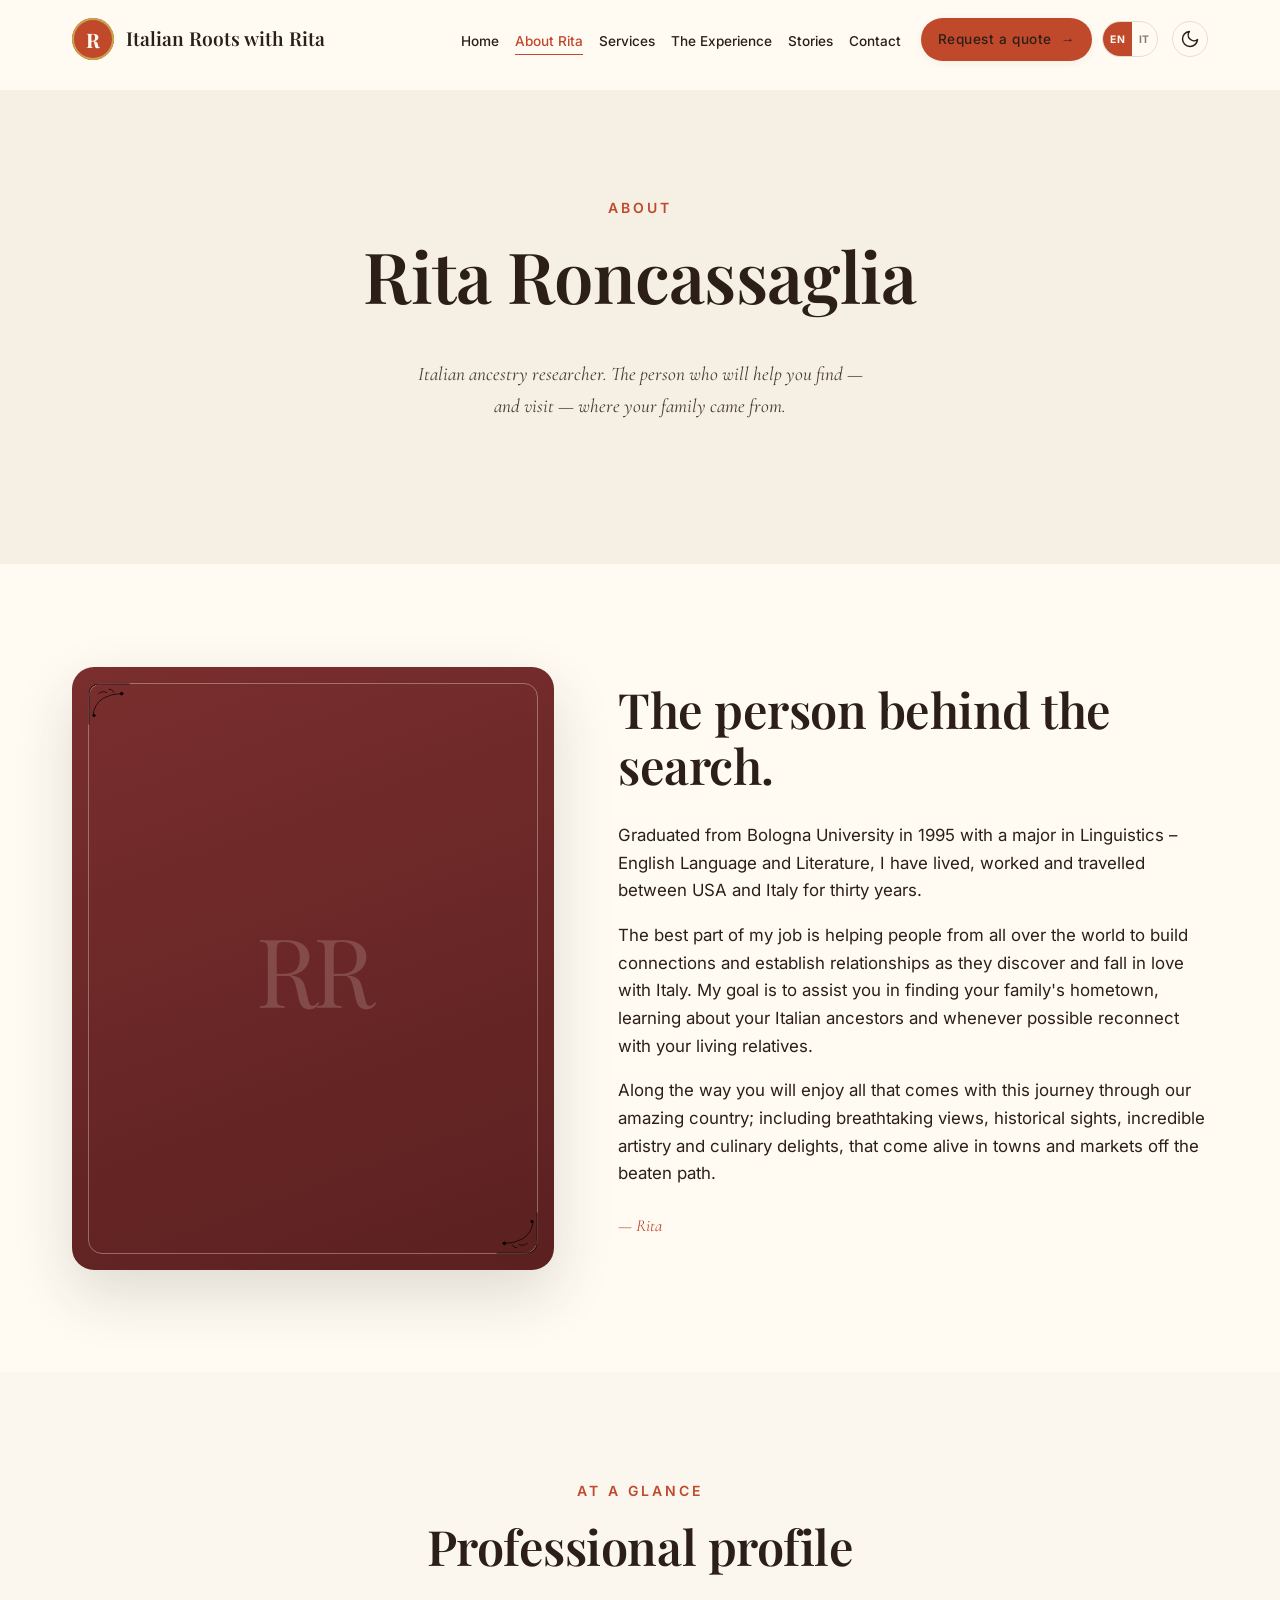
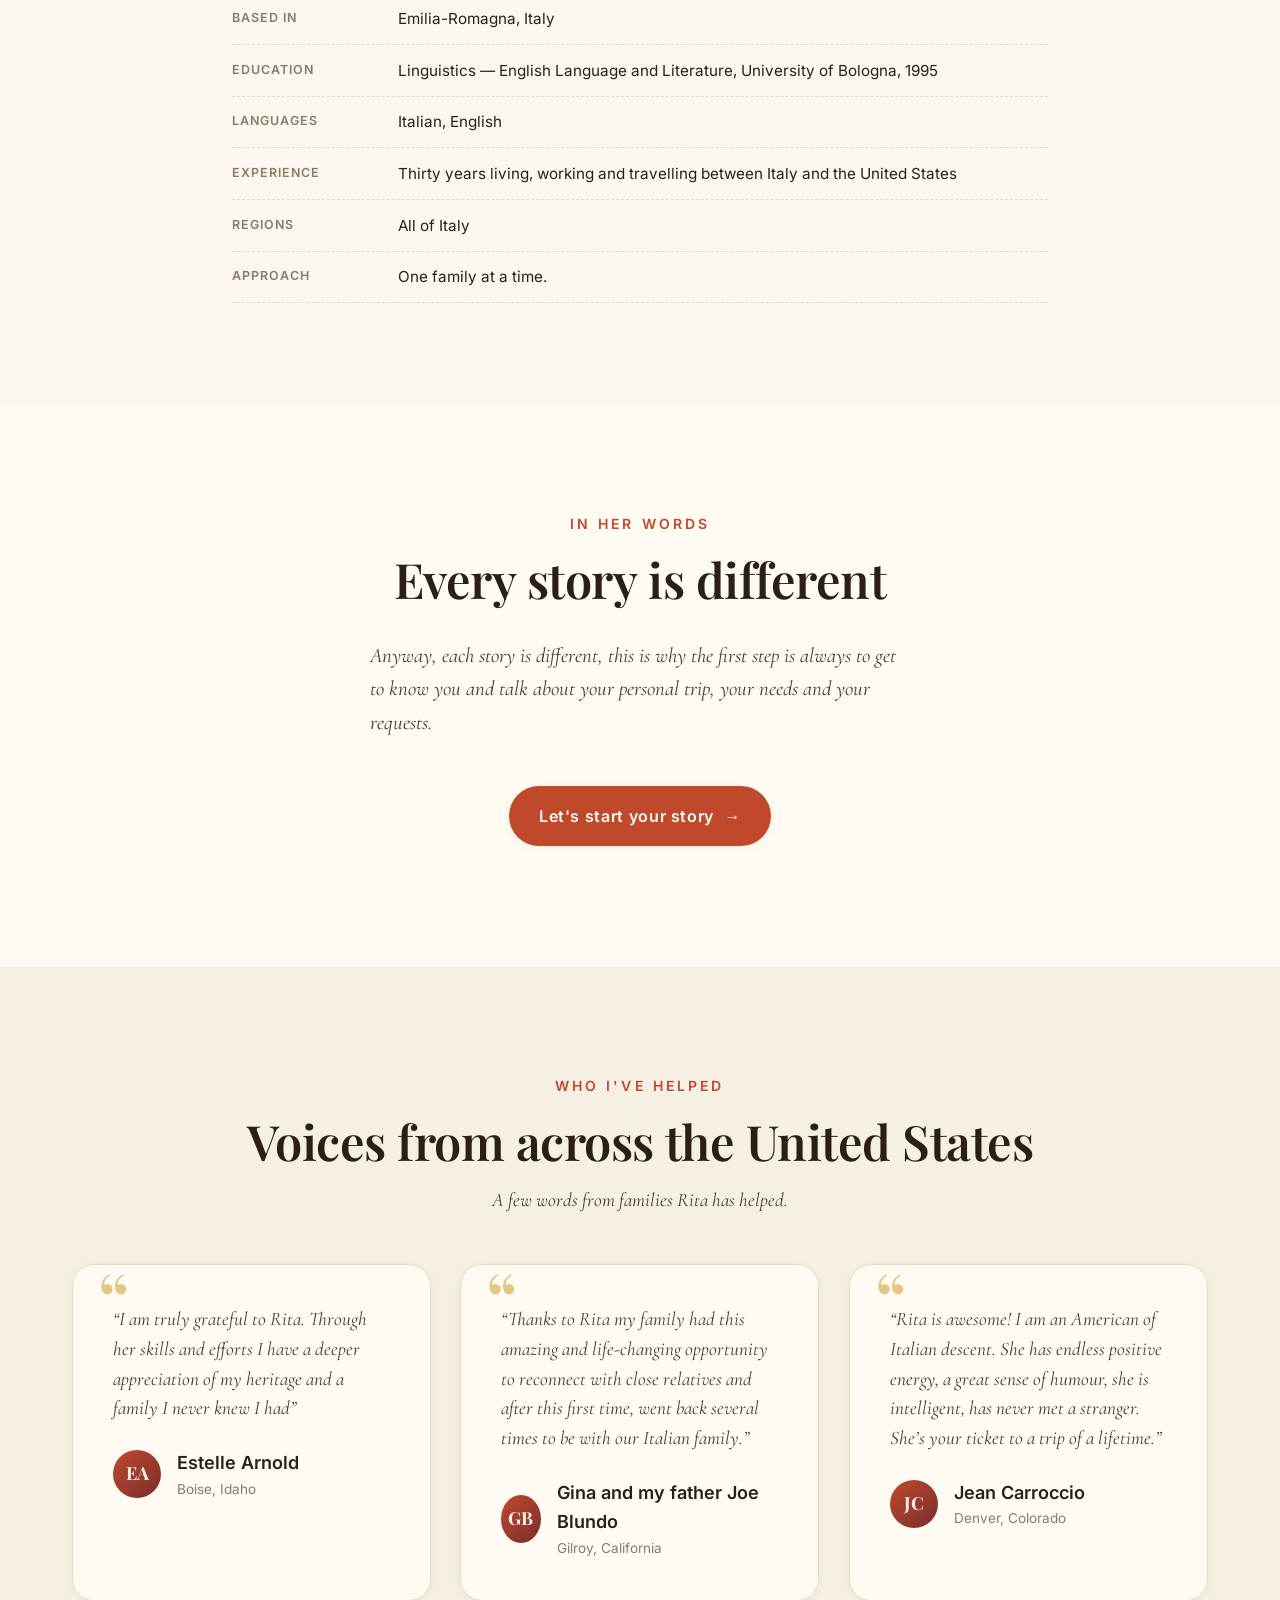
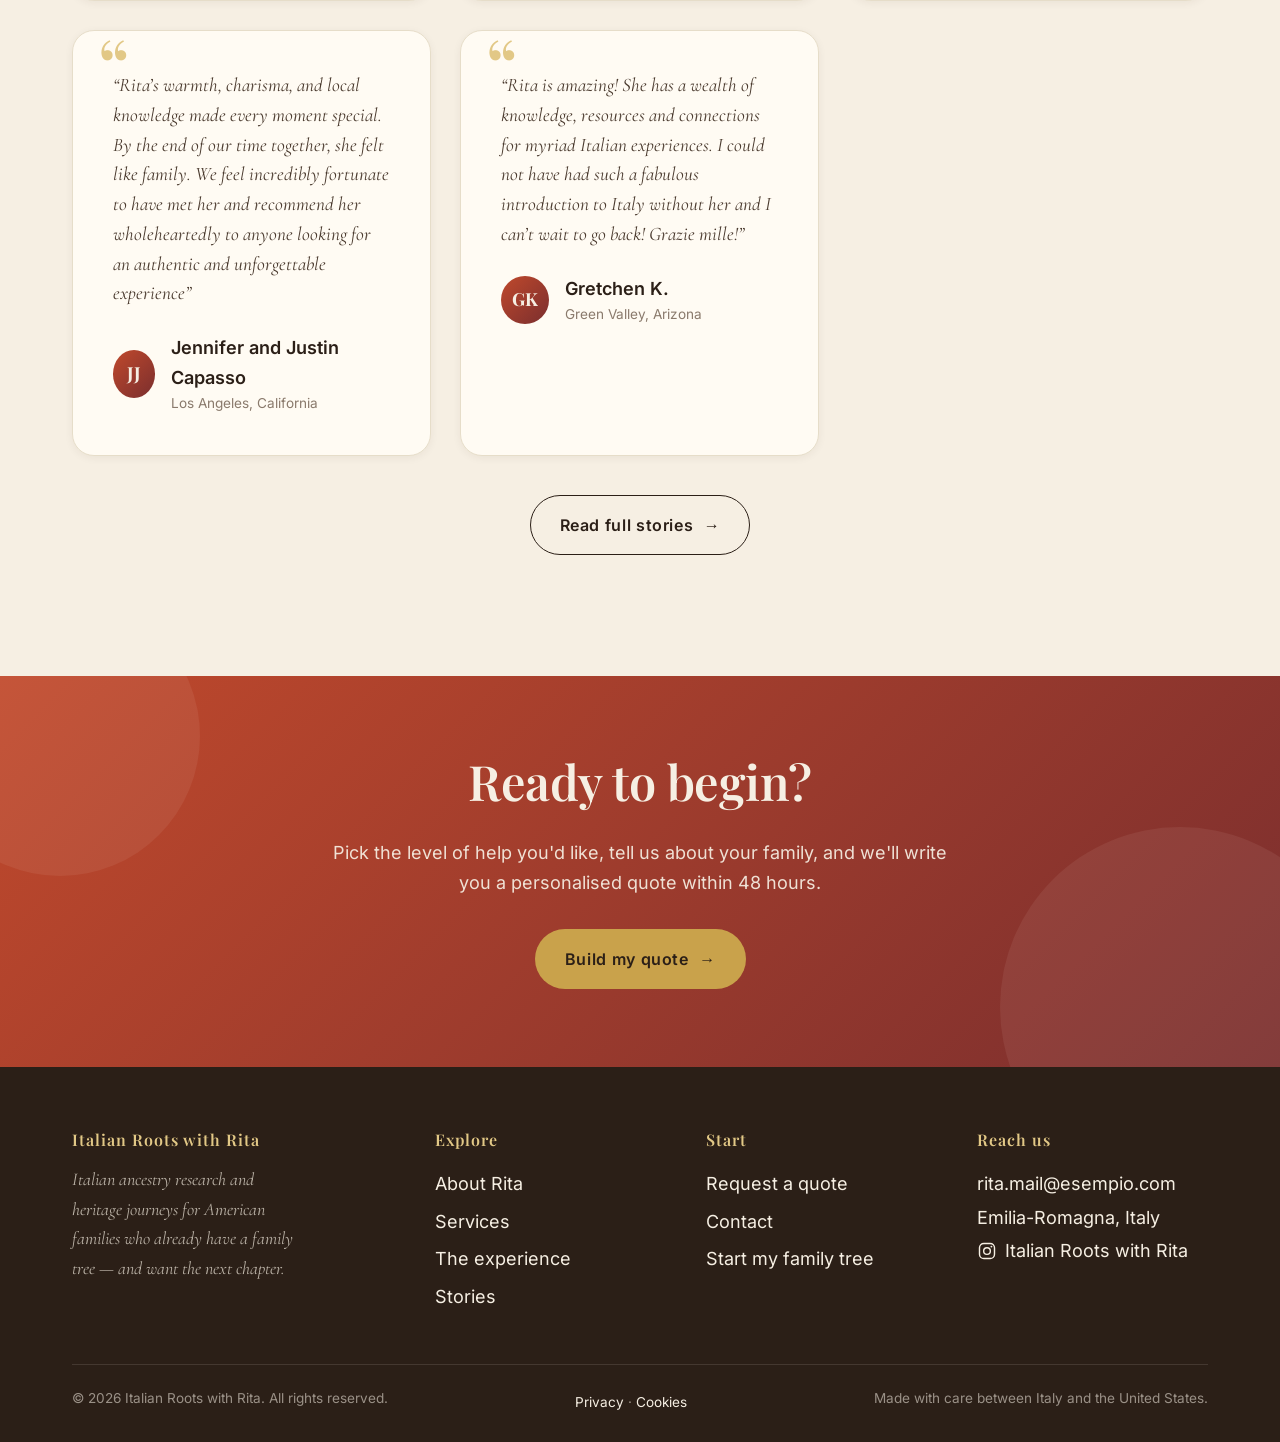
==== commit df5042fa: "Revisione dei contenuti e versione italiana del sito Contenuti - Auto a noleggio: Rita non e' piu' d" ====
--- a/about.html
+++ b/about.html
@@ -46,7 +46,7 @@
       <a href="index.html" class="brand">
         <span class="brand__mark">R</span>
         <span>
-          <span class="brand__name" data-biz="name">Rita Roncassaglia</span>
+          <span class="brand__name" data-biz="name">Italian Roots with Rita</span>
           <span class="brand__tagline" data-biz="tagline">Italian Ancestry & Heritage Journeys</span>
         </span>
       </a>
@@ -60,6 +60,10 @@
           <li><a href="contact.html">Contact</a></li>
           <li class="nav__cta"><a class="btn btn--primary" href="quote.html"><span>Request a quote</span> <span class="arrow">→</span></a></li>
         </ul>
+        <div class="lang-switch" role="group" aria-label="Language / Lingua">
+          <button class="lang-switch__btn is-active" type="button" data-lang="en" aria-pressed="true">EN</button>
+          <button class="lang-switch__btn" type="button" data-lang="it" aria-pressed="false">IT</button>
+        </div>
         <button class="theme-toggle" type="button" aria-label="Switch to dark mode" aria-pressed="false">
           <svg class="icon-moon" viewBox="0 0 24 24" fill="none" stroke="currentColor" stroke-width="1.8" stroke-linecap="round" stroke-linejoin="round" aria-hidden="true">
             <path d="M21 12.79A9 9 0 1 1 11.21 3 7 7 0 0 0 21 12.79z"/>
@@ -250,7 +254,7 @@
     <div class="container">
       <div class="footer__grid">
         <div class="footer__brand">
-          <h4 data-biz="name">Rita Roncassaglia</h4>
+          <h4 data-biz="name">Italian Roots with Rita</h4>
           <p>Italian ancestry research and heritage journeys for American families who already have a family tree — and want the next chapter.</p>
         </div>
         <div><h4>Explore</h4><ul>
@@ -267,10 +271,11 @@
         <div><h4>Reach us</h4><ul>
           <li><a href="#" data-biz="email">info@example.com</a></li>
           <li><span data-biz="location">Emilia-Romagna, Italy</span></li>
+          <li><a class="footer__ig" data-biz="instagram" href="https://www.instagram.com/" target="_blank" rel="noopener me" aria-label="Italian Roots with Rita on Instagram"><svg viewBox="0 0 24 24" fill="none" stroke="currentColor" stroke-width="1.7" stroke-linecap="round" stroke-linejoin="round" aria-hidden="true"><rect x="3" y="3" width="18" height="18" rx="5.2"/><circle cx="12" cy="12" r="4"/><circle cx="17.3" cy="6.7" r="1.15" fill="currentColor" stroke="none"/></svg><span>Italian Roots with Rita</span></a></li>
         </ul></div>
       </div>
       <div class="footer__bottom">
-        <span>© <span data-biz="year">2026</span> Rita Roncassaglia. <span>All rights reserved.</span></span>
+        <span>© <span data-biz="year">2026</span> Italian Roots with Rita. <span>All rights reserved.</span></span>
         <span><a href="privacy.html">Privacy</a> &middot; <a href="cookies.html">Cookies</a></span>
         <span>Made with care between Italy and the United States.</span>
       </div>
@@ -279,5 +284,7 @@
 
   <script src="assets/js/config.js"></script>
   <script src="assets/js/main.js"></script>
+  <script src="assets/js/i18n-it.js"></script>
+  <script src="assets/js/i18n.js"></script>
 </body>
 </html>
--- a/assets/css/main.css
+++ b/assets/css/main.css
@@ -223,6 +223,11 @@
 }
 .btn--gold:hover { background: var(--c-gold-soft); }
 
+.btn--wide {
+  width: 100%;
+  justify-content: center;
+}
+
 .btn .arrow {
   display: inline-block;
   transition: transform var(--t-med) var(--ease);
@@ -431,6 +436,9 @@
   gap: 1rem;
   margin-bottom: 2.5rem;
 }
+/* Un solo pulsante, lungo quanto la colonna del testo */
+.hero__ctas--single { display: block; }
+.hero__ctas--single .btn { max-width: 520px; }
 
 .hero__stats {
   display: flex;
@@ -1020,6 +1028,35 @@
   border-color: var(--c-terracotta);
   background: var(--c-ivory);
 }
+/* Add-on messi in evidenza (i piu' pertinenti per il pacchetto scelto) */
+.addon--relevant {
+  padding-top: 1.7rem;
+  border-color: var(--c-gold);
+  box-shadow: inset 0 0 0 1px var(--c-gold);
+  background: var(--c-ivory);
+}
+[lang="it"] .addon--relevant::after { content: "Più pertinente"; }
+.addon--relevant::after {
+  content: "Most relevant";
+  position: absolute;
+  top: 0.45rem;
+  right: 0.7rem;
+  font-size: 0.68rem;
+  font-weight: 700;
+  letter-spacing: 0.08em;
+  text-transform: uppercase;
+  color: var(--c-ink);
+  background: var(--c-gold-soft);
+  border-radius: 999px;
+  padding: 0.12rem 0.55rem;
+  pointer-events: none;
+}
+.addons-note {
+  border-left: 3px solid var(--c-gold);
+  padding-left: 0.8rem;
+}
+.addons-note[hidden] { display: none; }
+
 .addon__name { font-weight: 600; }
 .addon__hint {
   display: block;
@@ -1119,6 +1156,19 @@
 }
 .footer a:hover { color: var(--c-gold-soft); }
 .footer ul { list-style: none; padding: 0; margin: 0; }
+/* .footer a imposta display:inline-block: serve piu' specificita' per il flex,
+   altrimenti icona e nome del profilo vanno a capo uno sotto l'altro. */
+.footer a.footer__ig {
+  display: inline-flex;
+  align-items: center;
+  gap: 0.5rem;
+}
+.footer__ig svg {
+  width: 20px;
+  height: 20px;
+  flex: 0 0 20px;
+  transition: color var(--t-fast) var(--ease);
+}
 .footer__brand p {
   font-family: var(--f-accent);
   font-style: italic;
@@ -1401,6 +1451,45 @@
 /* =============================================================
    THEME TOGGLE (sun / moon icon in the navbar)
    ============================================================= */
+/* Switch lingua EN / IT, gemello del pulsante tema */
+.lang-switch {
+  display: inline-flex;
+  align-items: center;
+  border: 1px solid var(--c-line);
+  border-radius: 999px;
+  overflow: hidden;
+  margin-left: 0.5rem;
+  flex-shrink: 0;
+  height: 40px;
+}
+.lang-switch__btn {
+  font-family: var(--f-body);
+  font-size: 0.72rem;
+  font-weight: 700;
+  letter-spacing: 0.06em;
+  padding: 0 0.6rem;
+  height: 100%;
+  border: 0;
+  background: transparent;
+  color: var(--c-muted);
+  cursor: pointer;
+  transition: background var(--t-fast) var(--ease), color var(--t-fast) var(--ease);
+}
+.lang-switch__btn:hover { color: var(--c-terracotta); }
+.lang-switch__btn.is-active {
+  background: var(--c-terracotta);
+  color: var(--c-ivory);
+}
+.lang-switch__btn:focus-visible {
+  outline: 2px solid var(--c-terracotta);
+  outline-offset: -2px;
+}
+[data-theme="dark"] .lang-switch { border-color: var(--c-line); }
+[data-theme="dark"] .lang-switch__btn.is-active {
+  background: var(--c-gold);
+  color: var(--c-ink);
+}
+
 .theme-toggle {
   --size: 40px;
   width: var(--size);
--- a/assets/css/responsive.css
+++ b/assets/css/responsive.css
@@ -143,6 +143,8 @@
 
   /* Theme toggle compact */
   .theme-toggle { --size: 38px; margin-left: 0; }
+  .lang-switch { height: 38px; margin-left: 0.35rem; }
+  .lang-switch__btn { font-size: 0.68rem; padding: 0 0.5rem; }
 
   /* Push content below smaller nav */
   .page { padding-top: 68px; }
@@ -329,6 +331,7 @@
   .btn { min-height: 48px; }
   .nav__links a { padding: 0.6rem 0.2rem; }
   .theme-toggle { --size: 44px; }
+  .lang-switch { height: 44px; }
   .addon, .choice { min-height: 56px; }
   .field input,
   .field select,
@@ -351,6 +354,8 @@
   .nav__cta { margin-left: 0.25rem; }
   .nav__cta .btn { padding: 0.6rem 1rem; font-size: 0.85rem; }
   .theme-toggle { --size: 36px; }
+  .lang-switch { height: 36px; margin-left: 0.25rem; }
+  .lang-switch__btn { font-size: 0.65rem; padding: 0 0.42rem; }
 }
 
 /* =============================================================
@@ -504,7 +509,7 @@
    PRINT — clean printable quote / about page
    ============================================================= */
 @media print {
-  .nav, .footer, .cta-strip, .scroll-cue, .theme-toggle, .nav__toggle { display: none !important; }
+  .nav, .footer, .cta-strip, .scroll-cue, .theme-toggle, .lang-switch, .nav__toggle { display: none !important; }
   .page { padding-top: 0; }
   body { background: #fff !important; color: #000 !important; }
   .section { padding: 1.5rem 0; }
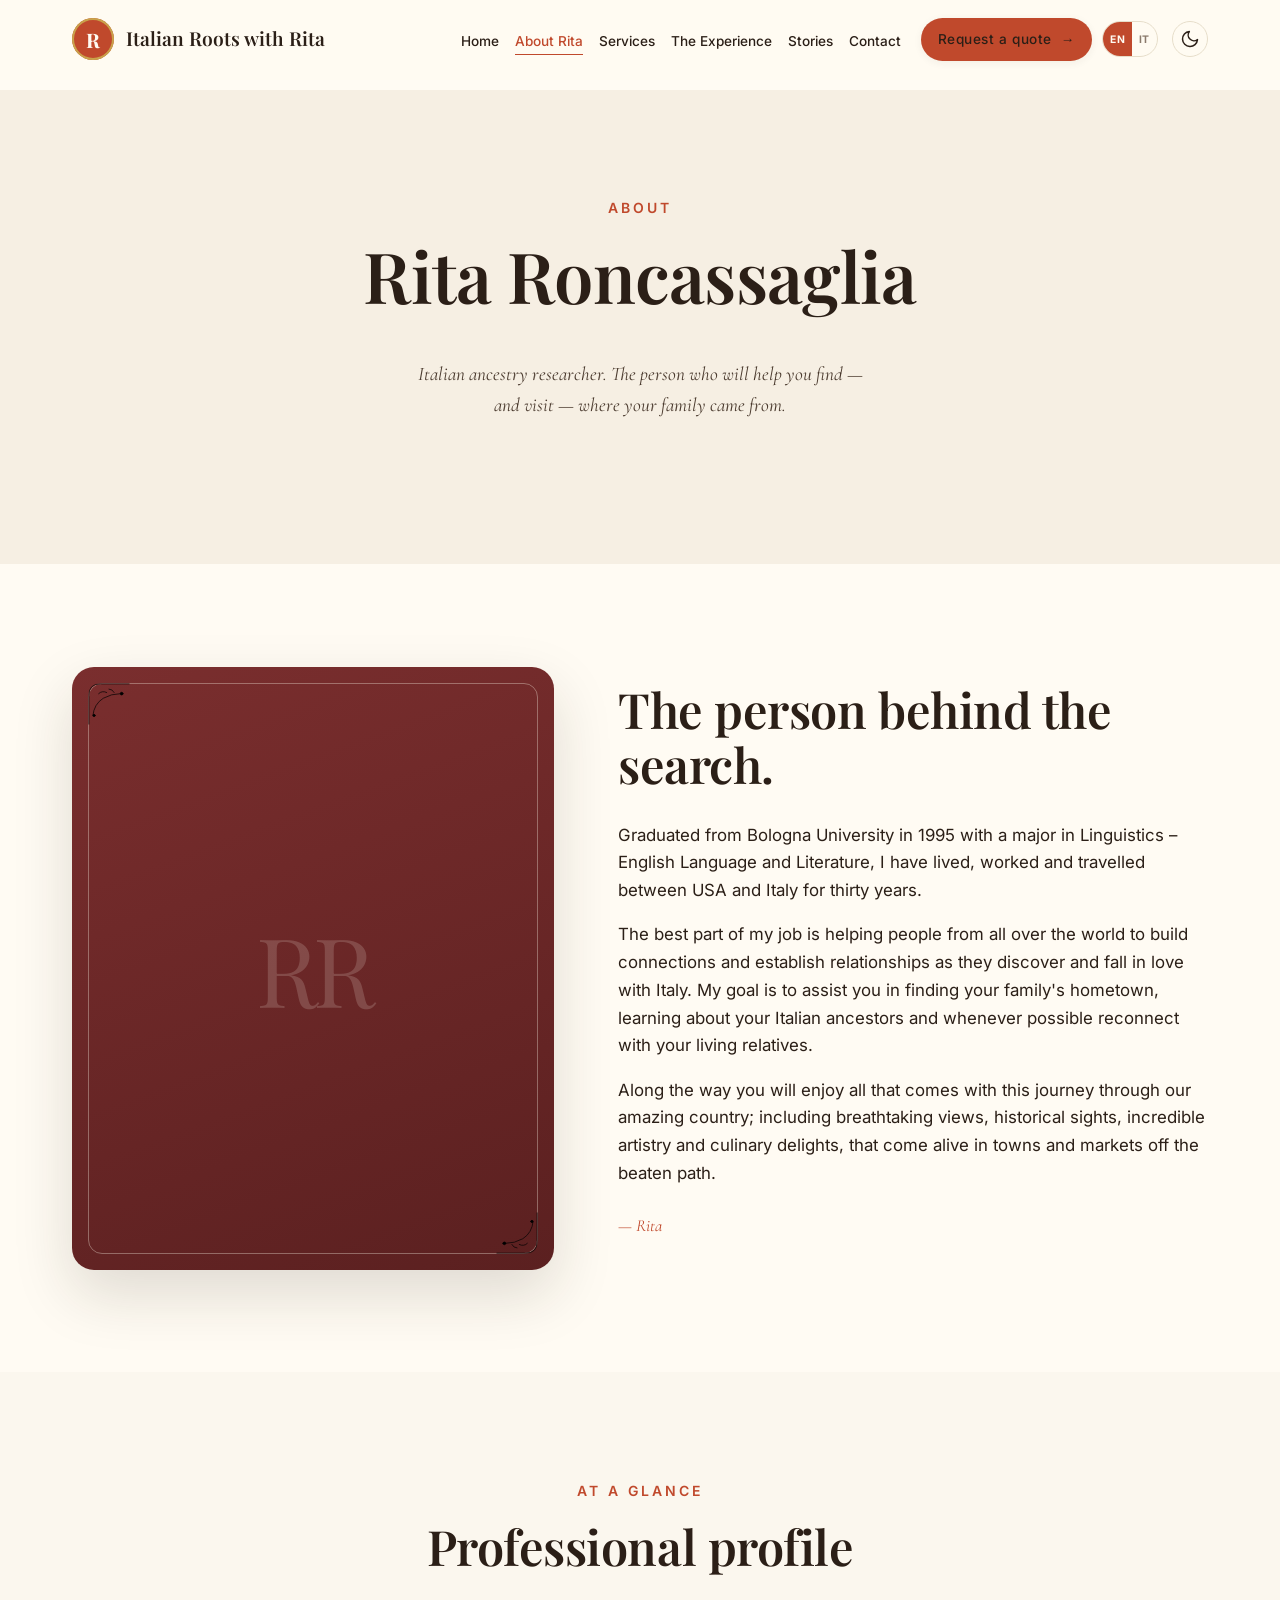
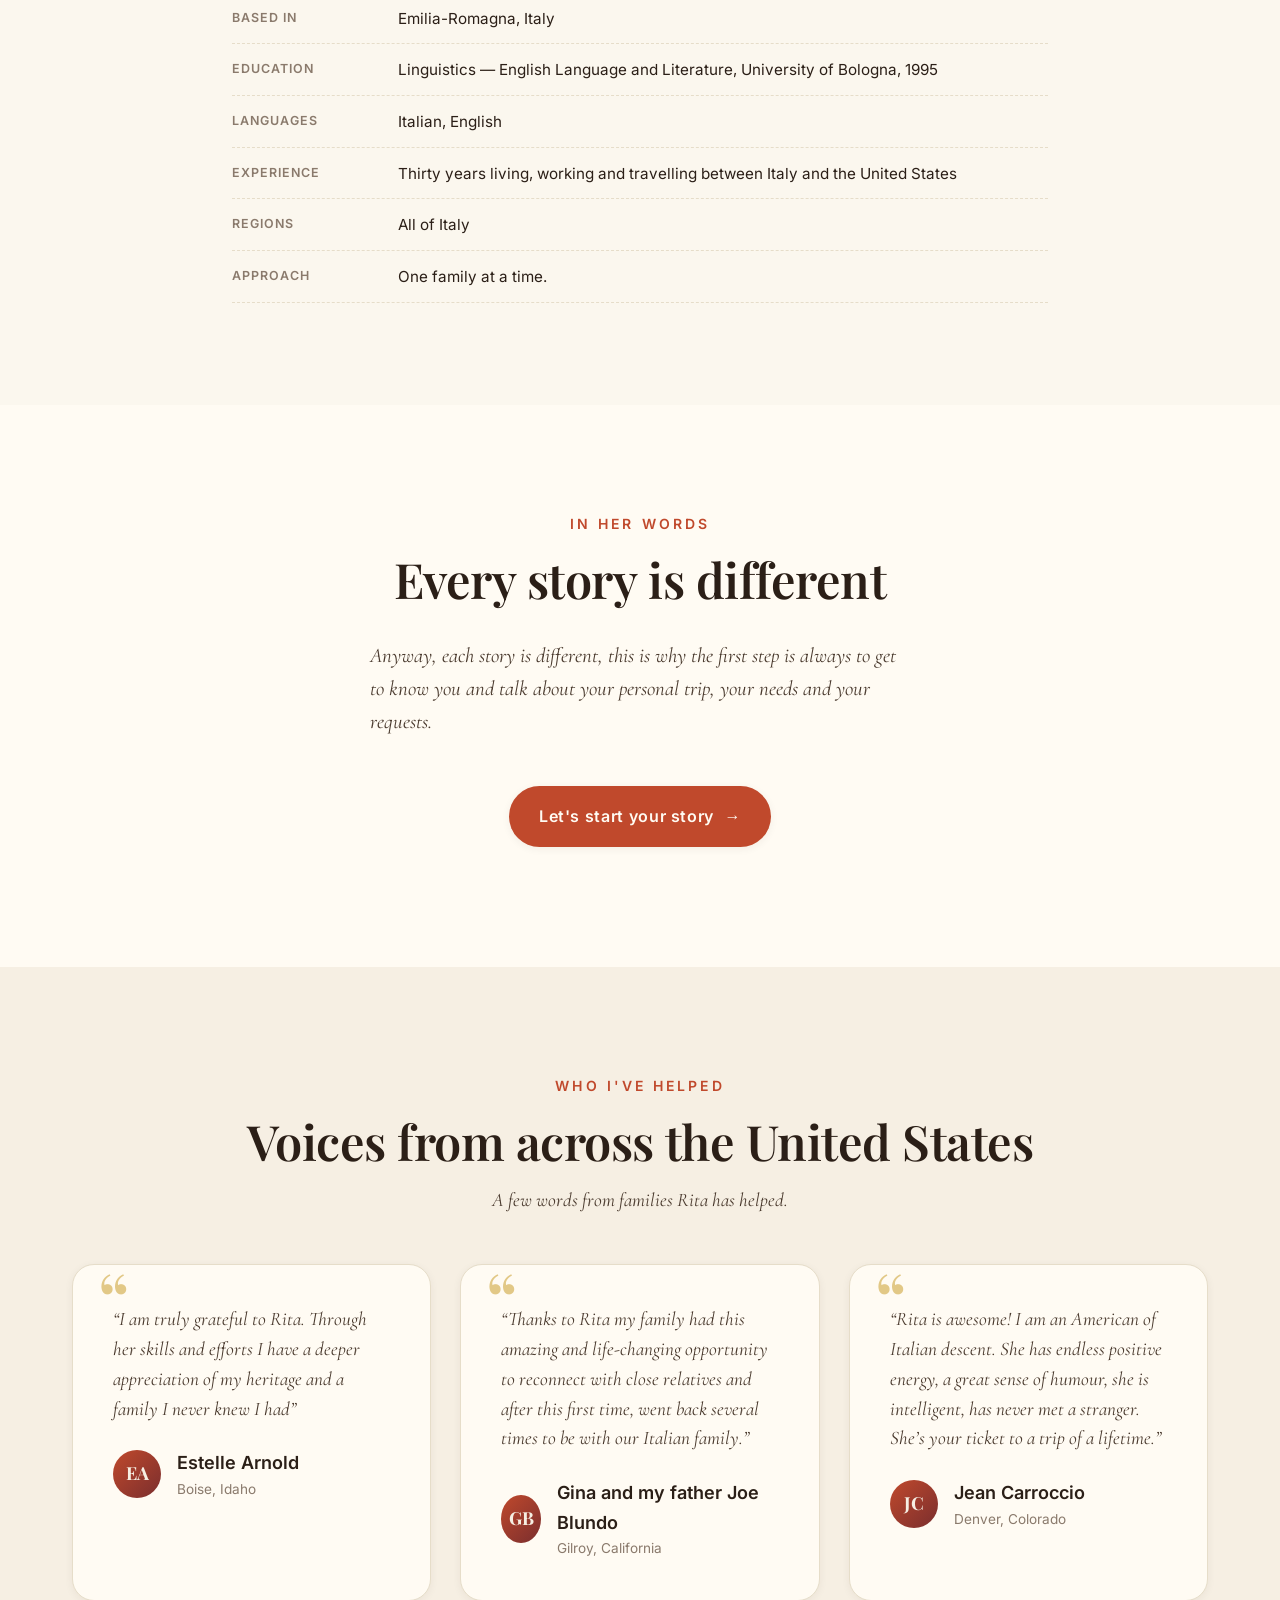
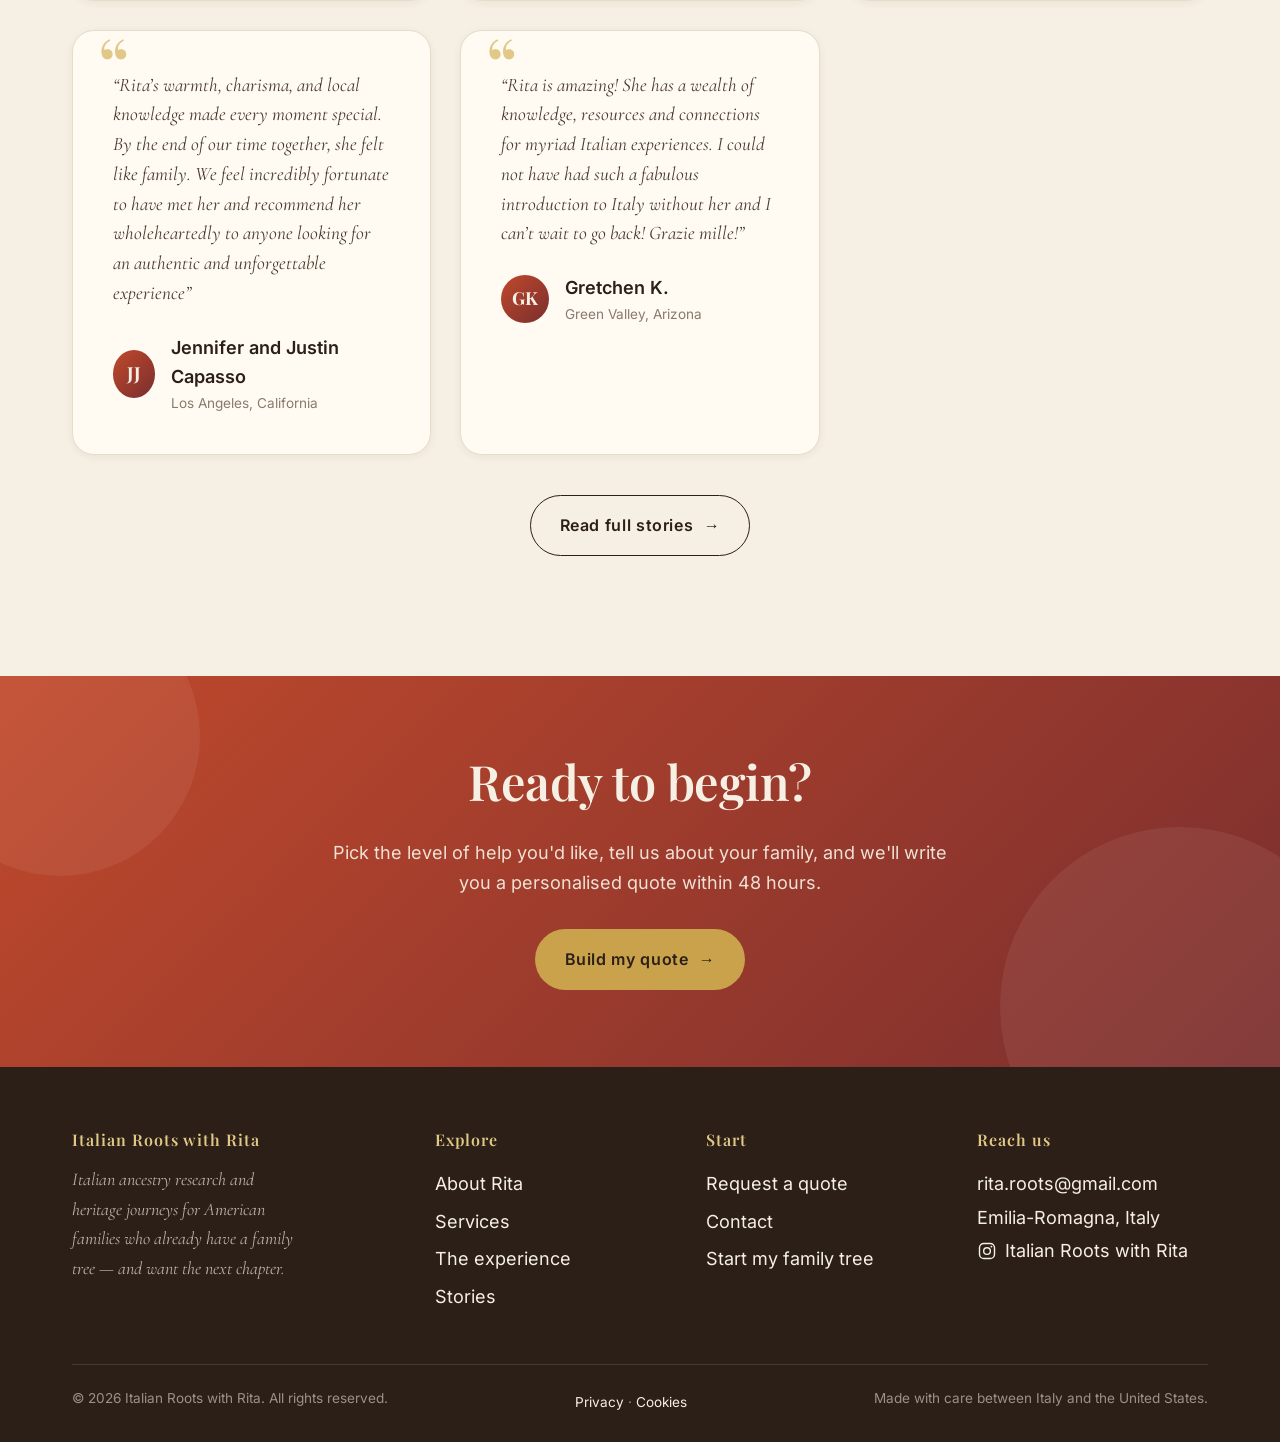
==== commit 6e84dde1: "Visualizzazione su smartphone, nuova frase di apertura, nuova recensione Le foto non dipendono piu' " ====
--- a/about.html
+++ b/about.html
@@ -17,6 +17,12 @@
       }
       apply();
       window.addEventListener("pageshow", function(e){ if(e.persisted) apply(); });
+      /* Le animazioni di ingresso (.reveal) partono da opacity:0 e vengono
+         accese da main.js. Se lo script non arriva — rete lenta sul cellulare,
+         blocco degli script, errore JS — senza questa classe foto e testi
+         resterebbero invisibili per sempre. Il CSS nasconde .reveal solo
+         quando trova html.js, quindi senza JS la pagina si vede tutta. */
+      document.documentElement.className += " js";
     })();
   </script>
   <title>About Rita — Italian Ancestry Research</title>
--- a/assets/css/main.css
+++ b/assets/css/main.css
@@ -1189,22 +1189,32 @@
 /* =============================================================
    REVEAL / MICRO ANIMATIONS
    ============================================================= */
-.reveal {
+/* Regola d'oro: .reveal nasconde il contenuto SOLO se il JavaScript e'
+   davvero attivo (html.js, messa dallo script inline nel <head>). Senza
+   questa condizione, un main.js che non arriva — rete mobile lenta, script
+   bloccati, un errore JS a monte — lascerebbe foto e testi invisibili per
+   sempre. Il caso peggiore diventa "nessuna animazione", non "pagina vuota". */
+.js .reveal {
   opacity: 0;
   transform: translateY(28px);
   transition:
     opacity var(--t-slow) var(--ease),
     transform var(--t-slow) var(--ease);
-  will-change: transform, opacity;
-}
-.reveal.is-visible {
+}
+.js .reveal.is-visible {
   opacity: 1;
   transform: none;
 }
-.reveal.reveal--left  { transform: translateX(-28px); }
-.reveal.reveal--right { transform: translateX(28px); }
-.reveal.is-visible.reveal--left,
-.reveal.is-visible.reveal--right { transform: none; }
+.js .reveal.reveal--left  { transform: translateX(-28px); }
+.js .reveal.reveal--right { transform: translateX(28px); }
+.js .reveal.is-visible.reveal--left,
+.js .reveal.is-visible.reveal--right { transform: none; }
+
+/* will-change solo finche' l'elemento deve ancora entrare. Tenerlo acceso
+   su tutti i .reveal creava decine di layer di composizione permanenti: su
+   iPhone la memoria video finisce e le foto grandi vengono disegnate vuote.
+   Appena l'elemento e' visibile il layer viene liberato. */
+.js .reveal:not(.is-visible) { will-change: transform, opacity; }
 
 .reveal[data-delay="100"] { transition-delay: 100ms; }
 .reveal[data-delay="200"] { transition-delay: 200ms; }
@@ -1293,7 +1303,7 @@
     transition-duration: 0.01ms !important;
     scroll-behavior: auto !important;
   }
-  .reveal { opacity: 1; transform: none; }
+  .js .reveal, .js .reveal.reveal--left, .js .reveal.reveal--right { opacity: 1; transform: none; }
 }
 
 /* =============================================================
--- a/assets/css/responsive.css
+++ b/assets/css/responsive.css
@@ -442,11 +442,13 @@
 @media (max-width: 640px) {
 
   /* Reveal animations must not move sideways on phones (would cause a
-     horizontal jiggle / scrollbar). Use vertical motion only. */
-  .reveal.reveal--left,
-  .reveal.reveal--right { transform: translateY(26px) !important; }
-  .reveal.is-visible.reveal--left,
-  .reveal.is-visible.reveal--right { transform: none !important; }
+     horizontal jiggle / scrollbar). Use vertical motion only.
+     Scoped to .js: senza JavaScript il contenuto non deve restare
+     spostato di 26px per sempre. */
+  .js .reveal.reveal--left,
+  .js .reveal.reveal--right { transform: translateY(26px) !important; }
+  .js .reveal.is-visible.reveal--left,
+  .js .reveal.is-visible.reveal--right { transform: none !important; }
 
   /* --- Hero --- */
   .hero { padding: 1rem 0 2.2rem; }
